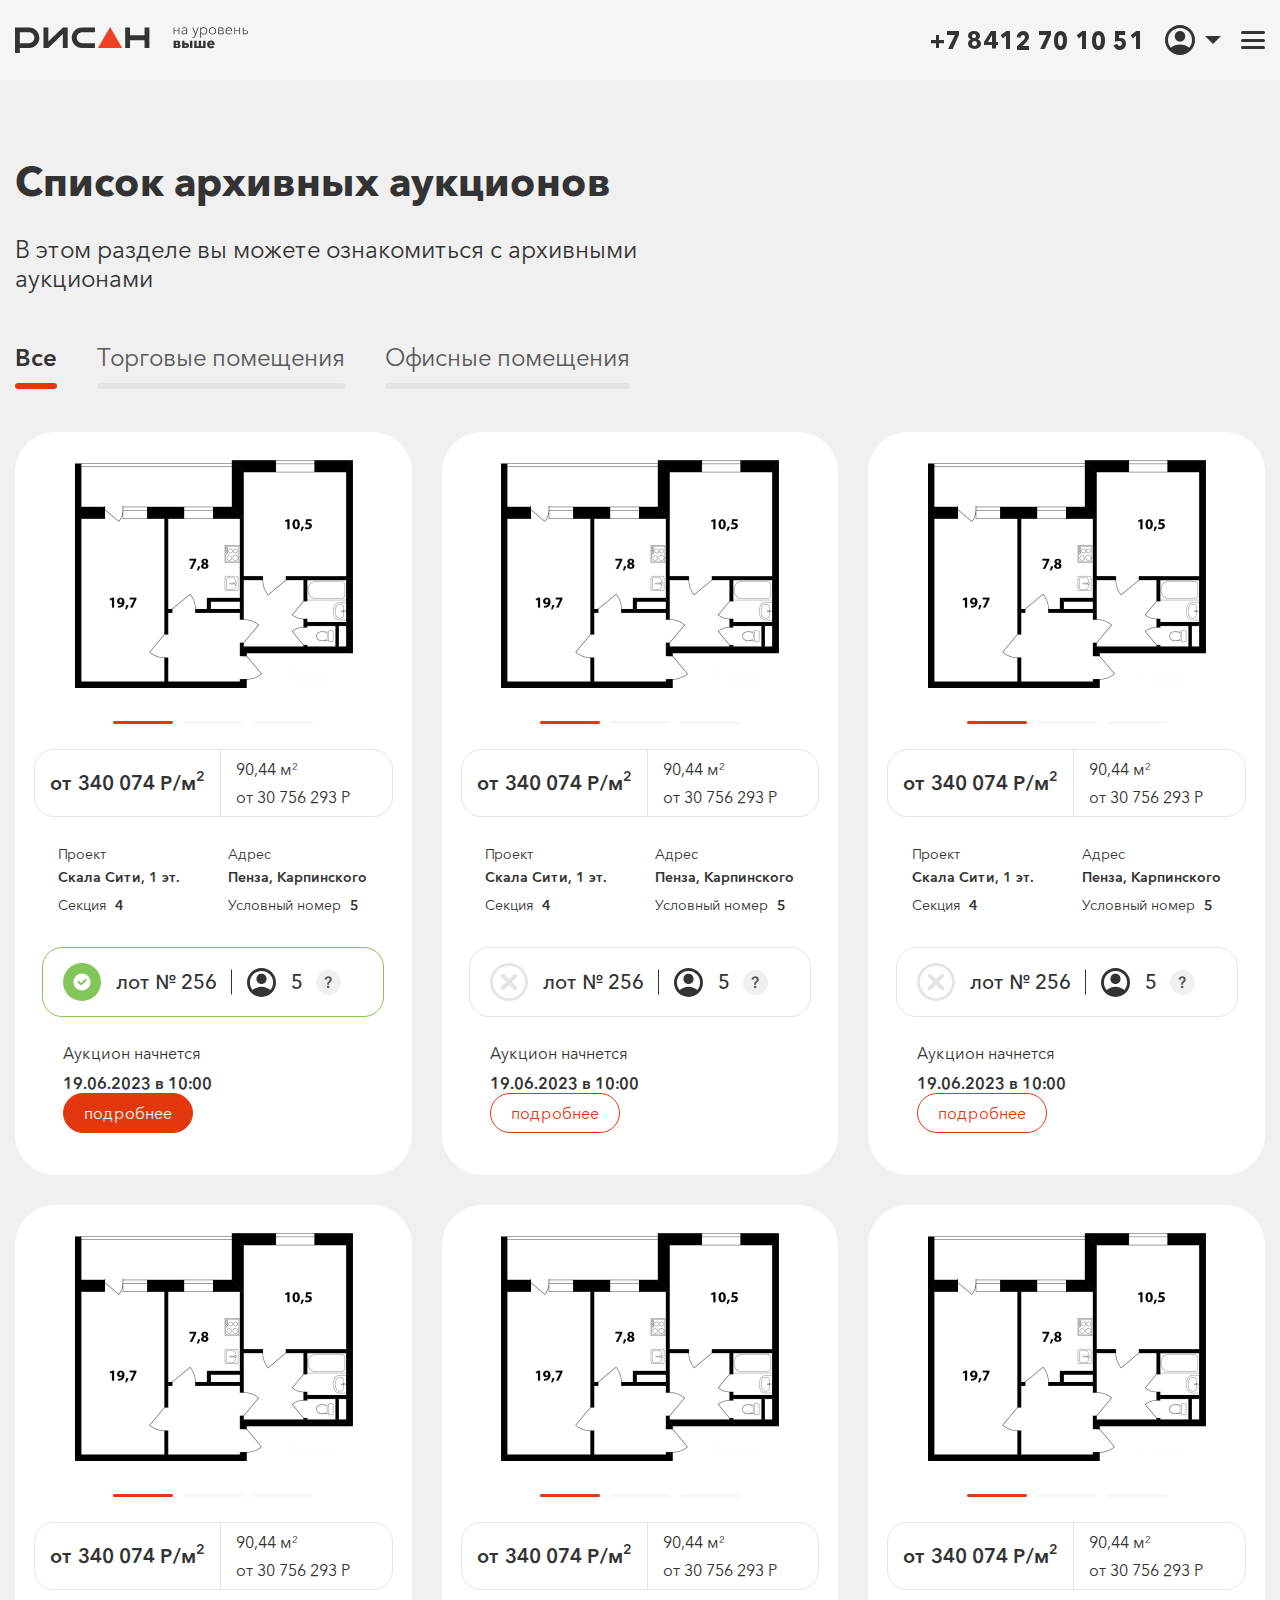
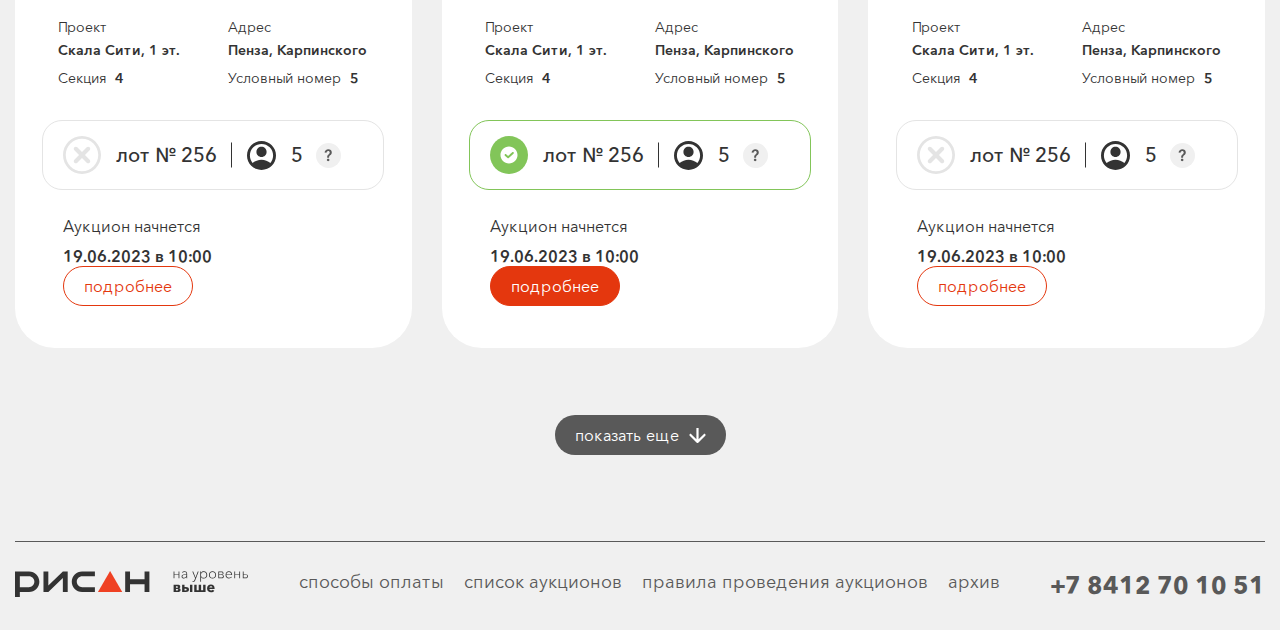
==== archive.html @ 4fdb3f31 "first commit" ====
<!DOCTYPE html>
<html lang="ru">

<head>
	<meta charset="UTF-8">
	<meta http-equiv="X-UA-Compatible" content="IE=edge">
	<meta name="viewport" content="width=device-width, initial-scale=1.0">
	<title>Рисан аукцион</title>

	<meta property="og:image" content="path/to/image.jpg">
	<link rel="shortcut icon" href="img/favicon/favicon.ico" type="image/x-icon">

	<!-- add plugins css -->
	<link rel="stylesheet" href="css/bootstrap.min.css">
	<link rel="stylesheet" href="css/slick.css">
	<!-- add plugins css end -->

	<link rel="stylesheet" href="css/style.css">
	<link rel="stylesheet" href="css/header.css">
	<link rel="stylesheet" href="css/footer.css">
	<link rel="stylesheet" href="css/main.css">
	<link rel="stylesheet" href="css/media.css">
</head>

<body>

	<header class="header">
		<div class="container">
			<div class="row">
				<div class="col-12 d-flex flex-wrap align-items-center">
					<a href="index.html" class="logo"><img src="img/logo.svg" alt=""></a>

					<nav class="navbar navbar-expand-xxl navbar-menu">
						<div class="collapse collapse-menu navbar-collapse" id="navbarSupportedContent">
							<ul class="nav nav-menu">
								<li class="nav-item"><a href="auctions.html" class="nav-link">все предложения</a></li>
								<li class="nav-item"><a href="my-auctions.html" class="nav-link">мои аукционы</a></li>
								<li class="nav-item"><a href="archive.html" class="nav-link">архив</a></li>
								<li class="nav-item"><a href="payments.html" class="nav-link">способы оплаты</a></li>
							</ul>
							<a href="tel:+7 8412 70 10 51" class="phone animate-box d-block d-sm-none">+7 8412 70 10 51</a>
						</div>
						
					</nav>
					<a href="tel:+7 8412 70 10 51" class="phone animate-box d-none d-sm-block">+7 8412 70 10 51</a>

					<div class="dropdown dropdown-user">
						<button class="btn btn-secondary dropdown-toggle" type="button" data-bs-toggle="dropdown"
							aria-expanded="false">
							<svg class="svg-icon">
								<use xlink:href="img/sprite.svg#user"></use>
							</svg>
						</button>
					<ul class="dropdown-menu dropdown-menu-user">
						<li><a class="dropdown-item animate-box" href="cabinet.html">
								<span class="dropdown-menu-user__icon"><svg class="svg-icon">
										<use xlink:href="img/sprite.svg#user"></use>
									</svg></span>
								<span class="dropdown-menu-user__text">Профиль</span>
							</a></li>
						<li><a class="dropdown-item animate-box" href="my-auctions.html">
								<span class="dropdown-menu-user__icon"><svg class="svg-icon">
										<use xlink:href="img/sprite.svg#auction-icon"></use>
									</svg></span>
								<span class="dropdown-menu-user__text">Мои аукционы</span>
							</a></li>
						<li><a class="dropdown-item animate-box" href="#">
								<span class="dropdown-menu-user__icon"><svg class="svg-icon">
										<use xlink:href="img/sprite.svg#exit-icon"></use>
									</svg></span>
								<span class="dropdown-menu-user__text">Выйти</span>
							</a></li>
					</ul>
					</div>

					<button class="navbar-toggler" type="button" data-bs-toggle="collapse"
						data-bs-target="#navbarSupportedContent" aria-controls="navbarSupportedContent" aria-expanded="false">
						<span></span>
						<span></span>
						<span></span>
					</button>
				</div>
			</div>
		</div>
	</header>

	<section class="all-lots archive-section">
		<div class="container">
			<div class="row">
				<div class="col-12 mb-50">
					<h1>Список архивных аукционов</h1>
					<div class="text-description">
						<p>В этом разделе вы можете ознакомиться с архивными аукционами</p>
					</div>
				</div>

				<div class="col-12">
					<ul class="nav nav-tabs" id="myTab" role="tablist">
						<li class="nav-item" role="presentation">
							<button class="nav-link active" id="1-tab" data-bs-toggle="tab" data-bs-target="#1-tab-pane" type="button"
								role="tab" aria-controls="1-tab-pane" aria-selected="true">Все</button>
						</li>
						<li class="nav-item" role="presentation">
							<button class="nav-link" id="2-tab" data-bs-toggle="tab" data-bs-target="#2-tab-pane" type="button" role="tab"
								aria-controls="2-tab-pane" aria-selected="false">Торговые помещения</button>
						</li>
						<li class="nav-item" role="presentation">
							<button class="nav-link" id="3-tab" data-bs-toggle="tab" data-bs-target="#3-tab-pane" type="button" role="tab"
								aria-controls="3-tab-pane" aria-selected="false">Офисные помещения</button>
						</li>
					</ul>
					<div class="tab-content" id="myTabContent">
						<div class="tab-pane fade show active" id="1-tab-pane" role="tabpanel" aria-labelledby="1-tab" tabindex="0">
							<div class="row">
								<div class="col-12 col-sm-6 col-lg-4 mb-30">
									<div class="product-card active">
										<div class="product-card-slider">
											<div class="slide">
												<a href="#" class="product-card__img"><img src="img/product.png" alt=""></a>
											</div>
											<div class="slide">
												<a href="#" class="product-card__img"><img src="img/product.png" alt=""></a>
											</div>
											<div class="slide">
												<a href="#" class="product-card__img"><img src="img/product.png" alt=""></a>
											</div>
										</div>
				
										<div class="product-card__body">
											<div class="product-card-sizes">
												<div class="product-card-sizes__item">
													<div class="product-price">от 340 074 Р/м<sup>2</sup></div>
												</div>
												<div class="product-card-sizes__item">
													<div class="product-size">
														<p>90,44 м<sup>2</sup></p>
														<p>от 30 756 293 Р</p>
													</div>
												</div>
											</div>
				
											<div class="product-card-information">
												<div class="row">
													<div class="col-6">
														<div class="product-card-information__item">
															<p>Проект</p>
															<strong>Скала Сити, 1 эт.</strong>
															<p>Секция <strong>4</strong></p>
														</div>
													</div>
				
													<div class="col-6">
														<div class="product-card-information__item">
															<p>Адрес</p>
															<strong>Пенза, Карпинского</strong>
															<p>Условный номер <strong>5</strong></p>
														</div>
													</div>
												</div>
											</div>
				
											<div class="lot-information status-on">
												<div class="lot-information-item">
													<div class="lot-information-item__icon">
														<svg class="svg-icon">
															<use xlink:href="img/sprite.svg#checked"></use>
														</svg>
													</div>
													<div class="lot-information-item__text">
														<h3>лот № 256</h3>
													</div>
												</div>
				
												<div class="lot-information-item participants-item">
													<div class="lot-information-item__icon">
														<svg class="svg-icon">
															<use xlink:href="img/sprite.svg#user"></use>
														</svg>
													</div>
													<div class="lot-information-item__text">
														<h3>5</h3>
														<div class="tooltip-wrapper">
															<div class="btn-tooltip"><svg class="svg-icon">
																	<use xlink:href="img/sprite.svg#question-icon"></use>
																</svg></div>
				
															<div class="tooltip-box">
																<h4>Вы участвуете в аукционе</h4>
																<div class="participants">
																	<svg class="svg-icon">
																		<use xlink:href="img/sprite.svg#user"></use>
																	</svg>
																	<div class="box-text">
																		<p>5 участников</p>
																	</div>
																</div>
															</div>
														</div>
													</div>
												</div>
											</div>
										</div>
				
										<div class="product-card__footer">
											<div class="auction-start">
												<p>Аукцион начнется<strong>19.06.2023 в 10:00</strong></p>
											</div>
											<a href="#" class="btn btn-border-accent">подробнее</a>
										</div>
									</div>
								</div>
								<div class="col-12 col-sm-6 col-lg-4 mb-30">
									<div class="product-card">
										<div class="product-card-slider">
											<div class="slide">
												<a href="#" class="product-card__img"><img src="img/product.png" alt=""></a>
											</div>
											<div class="slide">
												<a href="#" class="product-card__img"><img src="img/product.png" alt=""></a>
											</div>
											<div class="slide">
												<a href="#" class="product-card__img"><img src="img/product.png" alt=""></a>
											</div>
										</div>
				
										<div class="product-card__body">
											<div class="product-card-sizes">
												<div class="product-card-sizes__item">
													<div class="product-price">от 340 074 Р/м<sup>2</sup></div>
												</div>
												<div class="product-card-sizes__item">
													<div class="product-size">
														<p>90,44 м<sup>2</sup></p>
														<p>от 30 756 293 Р</p>
													</div>
												</div>
											</div>
											<div class="product-card-information">
												<div class="row">
													<div class="col-6">
														<div class="product-card-information__item">
															<p>Проект</p>
															<strong>Скала Сити, 1 эт.</strong>
															<p>Секция <strong>4</strong></p>
														</div>
													</div>
				
													<div class="col-6">
														<div class="product-card-information__item">
															<p>Адрес</p>
															<strong>Пенза, Карпинского</strong>
															<p>Условный номер <strong>5</strong></p>
														</div>
													</div>
												</div>
											</div>
				
											<div class="lot-information">
												<div class="lot-information-item">
													<div class="lot-information-item__icon">
														<svg class="svg-icon">
															<use xlink:href="img/sprite.svg#close"></use>
														</svg>
													</div>
													<div class="lot-information-item__text">
														<h3>лот № 256</h3>
													</div>
												</div>
				
												<div class="lot-information-item participants-item">
													<div class="lot-information-item__icon">
														<svg class="svg-icon">
															<use xlink:href="img/sprite.svg#user"></use>
														</svg>
													</div>
													<div class="lot-information-item__text">
														<h3>5</h3>
														<div class="tooltip-wrapper">
															<div class="btn-tooltip"><svg class="svg-icon">
																	<use xlink:href="img/sprite.svg#question-icon"></use>
																</svg></div>
				
															<div class="tooltip-box">
																<h4>Вы не участвуете в аукционе</h4>
																<div class="participants">
																	<svg class="svg-icon">
																		<use xlink:href="img/sprite.svg#user"></use>
																	</svg>
																	<div class="box-text">
																		<p>5 участников</p>
																	</div>
																</div>
															</div>
														</div>
													</div>
												</div>
											</div>
										</div>
				
										<div class="product-card__footer">
											<div class="auction-start">
												<p>Аукцион начнется<strong>19.06.2023 в 10:00</strong></p>
											</div>
											<a href="#" class="btn btn-border-accent">подробнее</a>
										</div>
									</div>
								</div>
								<div class="col-12 col-sm-6 col-lg-4 mb-30">
									<div class="product-card">
										<div class="product-card-slider">
											<div class="slide">
												<a href="#" class="product-card__img"><img src="img/product.png" alt=""></a>
											</div>
											<div class="slide">
												<a href="#" class="product-card__img"><img src="img/product.png" alt=""></a>
											</div>
											<div class="slide">
												<a href="#" class="product-card__img"><img src="img/product.png" alt=""></a>
											</div>
										</div>
				
										<div class="product-card__body">
											<div class="product-card-sizes">
												<div class="product-card-sizes__item">
													<div class="product-price">от 340 074 Р/м<sup>2</sup></div>
												</div>
												<div class="product-card-sizes__item">
													<div class="product-size">
														<p>90,44 м<sup>2</sup></p>
														<p>от 30 756 293 Р</p>
													</div>
												</div>
											</div>
											<div class="product-card-information">
												<div class="row">
													<div class="col-6">
														<div class="product-card-information__item">
															<p>Проект</p>
															<strong>Скала Сити, 1 эт.</strong>
															<p>Секция <strong>4</strong></p>
														</div>
													</div>
				
													<div class="col-6">
														<div class="product-card-information__item">
															<p>Адрес</p>
															<strong>Пенза, Карпинского</strong>
															<p>Условный номер <strong>5</strong></p>
														</div>
													</div>
												</div>
											</div>
				
											<div class="lot-information">
												<div class="lot-information-item">
													<div class="lot-information-item__icon">
														<svg class="svg-icon">
															<use xlink:href="img/sprite.svg#close"></use>
														</svg>
													</div>
													<div class="lot-information-item__text">
														<h3>лот № 256</h3>
													</div>
												</div>
				
												<div class="lot-information-item participants-item">
													<div class="lot-information-item__icon">
														<svg class="svg-icon">
															<use xlink:href="img/sprite.svg#user"></use>
														</svg>
													</div>
													<div class="lot-information-item__text">
														<h3>5</h3>
														<div class="tooltip-wrapper">
															<div class="btn-tooltip"><svg class="svg-icon">
																	<use xlink:href="img/sprite.svg#question-icon"></use>
																</svg></div>
				
															<div class="tooltip-box">
																<h4>Вы не участвуете в аукционе</h4>
																<div class="participants">
																	<svg class="svg-icon">
																		<use xlink:href="img/sprite.svg#user"></use>
																	</svg>
																	<div class="box-text">
																		<p>5 участников</p>
																	</div>
																</div>
															</div>
														</div>
													</div>
												</div>
											</div>
										</div>
				
										<div class="product-card__footer">
											<div class="auction-start">
												<p>Аукцион начнется<strong>19.06.2023 в 10:00</strong></p>
											</div>
											<a href="#" class="btn btn-border-accent">подробнее</a>
										</div>
									</div>
								</div>
								<div class="col-12 col-sm-6 col-lg-4 mb-30">
									<div class="product-card">
										<div class="product-card-slider">
											<div class="slide">
												<a href="#" class="product-card__img"><img src="img/product.png" alt=""></a>
											</div>
											<div class="slide">
												<a href="#" class="product-card__img"><img src="img/product.png" alt=""></a>
											</div>
											<div class="slide">
												<a href="#" class="product-card__img"><img src="img/product.png" alt=""></a>
											</div>
										</div>
				
										<div class="product-card__body">
											<div class="product-card-sizes">
												<div class="product-card-sizes__item">
													<div class="product-price">от 340 074 Р/м<sup>2</sup></div>
												</div>
												<div class="product-card-sizes__item">
													<div class="product-size">
														<p>90,44 м<sup>2</sup></p>
														<p>от 30 756 293 Р</p>
													</div>
												</div>
											</div>
											<div class="product-card-information">
												<div class="row">
													<div class="col-6">
														<div class="product-card-information__item">
															<p>Проект</p>
															<strong>Скала Сити, 1 эт.</strong>
															<p>Секция <strong>4</strong></p>
														</div>
													</div>
				
													<div class="col-6">
														<div class="product-card-information__item">
															<p>Адрес</p>
															<strong>Пенза, Карпинского</strong>
															<p>Условный номер <strong>5</strong></p>
														</div>
													</div>
												</div>
											</div>
				
											<div class="lot-information">
												<div class="lot-information-item">
													<div class="lot-information-item__icon">
														<svg class="svg-icon">
															<use xlink:href="img/sprite.svg#close"></use>
														</svg>
													</div>
													<div class="lot-information-item__text">
														<h3>лот № 256</h3>
													</div>
												</div>
				
												<div class="lot-information-item participants-item">
													<div class="lot-information-item__icon">
														<svg class="svg-icon">
															<use xlink:href="img/sprite.svg#user"></use>
														</svg>
													</div>
													<div class="lot-information-item__text">
														<h3>5</h3>
														<div class="tooltip-wrapper">
															<div class="btn-tooltip"><svg class="svg-icon">
																	<use xlink:href="img/sprite.svg#question-icon"></use>
																</svg></div>
				
															<div class="tooltip-box">
																<h4>Вы не участвуете в аукционе</h4>
																<div class="participants">
																	<svg class="svg-icon">
																		<use xlink:href="img/sprite.svg#user"></use>
																	</svg>
																	<div class="box-text">
																		<p>5 участников</p>
																	</div>
																</div>
															</div>
														</div>
													</div>
												</div>
											</div>
										</div>
				
										<div class="product-card__footer">
											<div class="auction-start">
												<p>Аукцион начнется<strong>19.06.2023 в 10:00</strong></p>
											</div>
											<a href="#" class="btn btn-border-accent">подробнее</a>
										</div>
									</div>
								</div>
								<div class="col-12 col-sm-6 col-lg-4 mb-30">
									<div class="product-card active">
										<div class="product-card-slider">
											<div class="slide">
												<a href="#" class="product-card__img"><img src="img/product.png" alt=""></a>
											</div>
											<div class="slide">
												<a href="#" class="product-card__img"><img src="img/product.png" alt=""></a>
											</div>
											<div class="slide">
												<a href="#" class="product-card__img"><img src="img/product.png" alt=""></a>
											</div>
										</div>
				
										<div class="product-card__body">
											<div class="product-card-sizes">
												<div class="product-card-sizes__item">
													<div class="product-price">от 340 074 Р/м<sup>2</sup></div>
												</div>
												<div class="product-card-sizes__item">
													<div class="product-size">
														<p>90,44 м<sup>2</sup></p>
														<p>от 30 756 293 Р</p>
													</div>
												</div>
											</div>
											<div class="product-card-information">
												<div class="row">
													<div class="col-6">
														<div class="product-card-information__item">
															<p>Проект</p>
															<strong>Скала Сити, 1 эт.</strong>
															<p>Секция <strong>4</strong></p>
														</div>
													</div>
				
													<div class="col-6">
														<div class="product-card-information__item">
															<p>Адрес</p>
															<strong>Пенза, Карпинского</strong>
															<p>Условный номер <strong>5</strong></p>
														</div>
													</div>
												</div>
											</div>
				
											<div class="lot-information status-on">
												<div class="lot-information-item">
													<div class="lot-information-item__icon">
														<svg class="svg-icon">
															<use xlink:href="img/sprite.svg#checked"></use>
														</svg>
													</div>
													<div class="lot-information-item__text">
														<h3>лот № 256</h3>
													</div>
												</div>
				
												<div class="lot-information-item participants-item">
													<div class="lot-information-item__icon">
														<svg class="svg-icon">
															<use xlink:href="img/sprite.svg#user"></use>
														</svg>
													</div>
													<div class="lot-information-item__text">
														<h3>5</h3>
														<div class="tooltip-wrapper">
															<div class="btn-tooltip"><svg class="svg-icon">
																	<use xlink:href="img/sprite.svg#question-icon"></use>
																</svg></div>
				
															<div class="tooltip-box">
																<h4>Вы не участвуете в аукционе</h4>
																<div class="participants">
																	<svg class="svg-icon">
																		<use xlink:href="img/sprite.svg#user"></use>
																	</svg>
																	<div class="box-text">
																		<p>5 участников</p>
																	</div>
																</div>
															</div>
														</div>
													</div>
												</div>
											</div>
										</div>
				
										<div class="product-card__footer">
											<div class="auction-start">
												<p>Аукцион начнется<strong>19.06.2023 в 10:00</strong></p>
											</div>
											<a href="#" class="btn btn-border-accent">подробнее</a>
										</div>
									</div>
								</div>
								<div class="col-12 col-sm-6 col-lg-4 mb-30">
									<div class="product-card">
										<div class="product-card-slider">
											<div class="slide">
												<a href="#" class="product-card__img"><img src="img/product.png" alt=""></a>
											</div>
											<div class="slide">
												<a href="#" class="product-card__img"><img src="img/product.png" alt=""></a>
											</div>
											<div class="slide">
												<a href="#" class="product-card__img"><img src="img/product.png" alt=""></a>
											</div>
										</div>
				
										<div class="product-card__body">
											<div class="product-card-sizes">
												<div class="product-card-sizes__item">
													<div class="product-price">от 340 074 Р/м<sup>2</sup></div>
												</div>
												<div class="product-card-sizes__item">
													<div class="product-size">
														<p>90,44 м<sup>2</sup></p>
														<p>от 30 756 293 Р</p>
													</div>
												</div>
											</div>
											<div class="product-card-information">
												<div class="row">
													<div class="col-6">
														<div class="product-card-information__item">
															<p>Проект</p>
															<strong>Скала Сити, 1 эт.</strong>
															<p>Секция <strong>4</strong></p>
														</div>
													</div>
				
													<div class="col-6">
														<div class="product-card-information__item">
															<p>Адрес</p>
															<strong>Пенза, Карпинского</strong>
															<p>Условный номер <strong>5</strong></p>
														</div>
													</div>
												</div>
											</div>
				
											<div class="lot-information">
												<div class="lot-information-item">
													<div class="lot-information-item__icon">
														<svg class="svg-icon">
															<use xlink:href="img/sprite.svg#close"></use>
														</svg>
													</div>
													<div class="lot-information-item__text">
														<h3>лот № 256</h3>
													</div>
												</div>
				
												<div class="lot-information-item participants-item">
													<div class="lot-information-item__icon">
														<svg class="svg-icon">
															<use xlink:href="img/sprite.svg#user"></use>
														</svg>
													</div>
													<div class="lot-information-item__text">
														<h3>5</h3>
														<div class="tooltip-wrapper">
															<div class="btn-tooltip"><svg class="svg-icon">
																	<use xlink:href="img/sprite.svg#question-icon"></use>
																</svg></div>
				
															<div class="tooltip-box">
																<h4>Вы не участвуете в аукционе</h4>
																<div class="participants">
																	<svg class="svg-icon">
																		<use xlink:href="img/sprite.svg#user"></use>
																	</svg>
																	<div class="box-text">
																		<p>5 участников</p>
																	</div>
																</div>
															</div>
														</div>
													</div>
												</div>
											</div>
										</div>
				
										<div class="product-card__footer">
											<div class="auction-start">
												<p>Аукцион начнется<strong>19.06.2023 в 10:00</strong></p>
											</div>
											<a href="#" class="btn btn-border-accent">подробнее</a>
										</div>
									</div>
								</div>
				
								<div class="col-12">
									<a href="#" class="btn btn-grey btn-toggle">
										<span>показать еще</span>
										<svg class="svg-icon">
											<use xlink:href="img/sprite.svg#arrow-bottom"></use>
										</svg>
									</a>
								</div>
							</div>
						</div>
						<div class="tab-pane fade" id="2-tab-pane" role="tabpanel" aria-labelledby="2-tab" tabindex="0">
							<div class="row">
								<div class="col-12 col-sm-6 col-lg-4 mb-30">
									<div class="product-card">
										<div class="product-card-slider">
											<div class="slide">
												<a href="#" class="product-card__img"><img src="img/product.png" alt=""></a>
											</div>
											<div class="slide">
												<a href="#" class="product-card__img"><img src="img/product.png" alt=""></a>
											</div>
											<div class="slide">
												<a href="#" class="product-card__img"><img src="img/product.png" alt=""></a>
											</div>
										</div>
				
										<div class="product-card__body">
											<div class="product-card-sizes">
												<div class="product-card-sizes__item">
													<div class="product-price">от 340 074 Р/м<sup>2</sup></div>
												</div>
												<div class="product-card-sizes__item">
													<div class="product-size">
														<p>90,44 м<sup>2</sup></p>
														<p>от 30 756 293 Р</p>
													</div>
												</div>
											</div>
											<div class="product-card-information">
												<div class="row">
													<div class="col-6">
														<div class="product-card-information__item">
															<p>Проект</p>
															<strong>Скала Сити, 1 эт.</strong>
															<p>Секция <strong>4</strong></p>
														</div>
													</div>
				
													<div class="col-6">
														<div class="product-card-information__item">
															<p>Адрес</p>
															<strong>Пенза, Карпинского</strong>
															<p>Условный номер <strong>5</strong></p>
														</div>
													</div>
												</div>
											</div>
				
											<div class="lot-information">
												<div class="lot-information-item">
													<div class="lot-information-item__icon">
														<svg class="svg-icon">
															<use xlink:href="img/sprite.svg#close"></use>
														</svg>
													</div>
													<div class="lot-information-item__text">
														<h3>лот № 256</h3>
													</div>
												</div>
				
												<div class="lot-information-item participants-item">
													<div class="lot-information-item__icon">
														<svg class="svg-icon">
															<use xlink:href="img/sprite.svg#user"></use>
														</svg>
													</div>
													<div class="lot-information-item__text">
														<h3>5</h3>
														<div class="tooltip-wrapper">
															<div class="btn-tooltip"><svg class="svg-icon">
																	<use xlink:href="img/sprite.svg#question-icon"></use>
																</svg></div>
				
															<div class="tooltip-box">
																<h4>Вы не участвуете в аукционе</h4>
																<div class="participants">
																	<svg class="svg-icon">
																		<use xlink:href="img/sprite.svg#user"></use>
																	</svg>
																	<div class="box-text">
																		<p>5 участников</p>
																	</div>
																</div>
															</div>
														</div>
													</div>
												</div>
											</div>
										</div>
				
										<div class="product-card__footer">
											<div class="auction-start">
												<p>Аукцион начнется<strong>19.06.2023 в 10:00</strong></p>
											</div>
											<a href="#" class="btn btn-border-accent">подробнее</a>
										</div>
									</div>
								</div>
								<div class="col-12 col-sm-6 col-lg-4 mb-30">
									<div class="product-card">
										<div class="product-card-slider">
											<div class="slide">
												<a href="#" class="product-card__img"><img src="img/product.png" alt=""></a>
											</div>
											<div class="slide">
												<a href="#" class="product-card__img"><img src="img/product.png" alt=""></a>
											</div>
											<div class="slide">
												<a href="#" class="product-card__img"><img src="img/product.png" alt=""></a>
											</div>
										</div>
				
										<div class="product-card__body">
											<div class="product-card-sizes">
												<div class="product-card-sizes__item">
													<div class="product-price">от 340 074 Р/м<sup>2</sup></div>
												</div>
												<div class="product-card-sizes__item">
													<div class="product-size">
														<p>90,44 м<sup>2</sup></p>
														<p>от 30 756 293 Р</p>
													</div>
												</div>
											</div>
											<div class="product-card-information">
												<div class="row">
													<div class="col-6">
														<div class="product-card-information__item">
															<p>Проект</p>
															<strong>Скала Сити, 1 эт.</strong>
															<p>Секция <strong>4</strong></p>
														</div>
													</div>
				
													<div class="col-6">
														<div class="product-card-information__item">
															<p>Адрес</p>
															<strong>Пенза, Карпинского</strong>
															<p>Условный номер <strong>5</strong></p>
														</div>
													</div>
												</div>
											</div>
				
											<div class="lot-information">
												<div class="lot-information-item">
													<div class="lot-information-item__icon">
														<svg class="svg-icon">
															<use xlink:href="img/sprite.svg#close"></use>
														</svg>
													</div>
													<div class="lot-information-item__text">
														<h3>лот № 256</h3>
													</div>
												</div>
				
												<div class="lot-information-item participants-item">
													<div class="lot-information-item__icon">
														<svg class="svg-icon">
															<use xlink:href="img/sprite.svg#user"></use>
														</svg>
													</div>
													<div class="lot-information-item__text">
														<h3>3</h3>
														<div class="tooltip-wrapper">
															<div class="btn-tooltip"><svg class="svg-icon">
																	<use xlink:href="img/sprite.svg#question-icon"></use>
																</svg></div>
				
															<div class="tooltip-box">
																<h4>Вы не участвуете в аукционе</h4>
																<div class="participants">
																	<svg class="svg-icon">
																		<use xlink:href="img/sprite.svg#user"></use>
																	</svg>
																	<div class="box-text">
																		<p>5 участников</p>
																	</div>
																</div>
															</div>
														</div>
													</div>
												</div>
											</div>
										</div>
				
										<div class="product-card__footer">
											<div class="auction-start">
												<p>Аукцион начнется<strong>19.06.2023 в 10:00</strong></p>
											</div>
											<a href="#" class="btn btn-border-accent">подробнее</a>
										</div>
									</div>
								</div>
								<div class="col-12 col-sm-6 col-lg-4 mb-30">
									<div class="product-card">
										<div class="product-card-slider">
											<div class="slide">
												<a href="#" class="product-card__img"><img src="img/product.png" alt=""></a>
											</div>
											<div class="slide">
												<a href="#" class="product-card__img"><img src="img/product.png" alt=""></a>
											</div>
											<div class="slide">
												<a href="#" class="product-card__img"><img src="img/product.png" alt=""></a>
											</div>
										</div>
				
										<div class="product-card__body">
											<div class="product-card-sizes">
												<div class="product-card-sizes__item">
													<div class="product-price">от 340 074 Р/м<sup>2</sup></div>
												</div>
												<div class="product-card-sizes__item">
													<div class="product-size">
														<p>90,44 м<sup>2</sup></p>
														<p>от 30 756 293 Р</p>
													</div>
												</div>
											</div>
											<div class="product-card-information">
												<div class="row">
													<div class="col-6">
														<div class="product-card-information__item">
															<p>Проект</p>
															<strong>Скала Сити, 1 эт.</strong>
															<p>Секция <strong>4</strong></p>
														</div>
													</div>
				
													<div class="col-6">
														<div class="product-card-information__item">
															<p>Адрес</p>
															<strong>Пенза, Карпинского</strong>
															<p>Условный номер <strong>5</strong></p>
														</div>
													</div>
												</div>
											</div>
				
											<div class="lot-information">
												<div class="lot-information-item">
													<div class="lot-information-item__icon">
														<svg class="svg-icon">
															<use xlink:href="img/sprite.svg#close"></use>
														</svg>
													</div>
													<div class="lot-information-item__text">
														<h3>лот № 256</h3>
													</div>
												</div>
				
												<div class="lot-information-item participants-item">
													<div class="lot-information-item__icon">
														<svg class="svg-icon">
															<use xlink:href="img/sprite.svg#user"></use>
														</svg>
													</div>
													<div class="lot-information-item__text">
														<h3>5</h3>
														<div class="tooltip-wrapper">
															<div class="btn-tooltip"><svg class="svg-icon">
																	<use xlink:href="img/sprite.svg#question-icon"></use>
																</svg></div>
				
															<div class="tooltip-box">
																<h4>Вы не участвуете в аукционе</h4>
																<div class="participants">
																	<svg class="svg-icon">
																		<use xlink:href="img/sprite.svg#user"></use>
																	</svg>
																	<div class="box-text">
																		<p>5 участников</p>
																	</div>
																</div>
															</div>
														</div>
													</div>
												</div>
											</div>
										</div>
				
										<div class="product-card__footer">
											<div class="auction-start">
												<p>Аукцион начнется<strong>19.06.2023 в 10:00</strong></p>
											</div>
											<a href="#" class="btn btn-border-accent">подробнее</a>
										</div>
									</div>
								</div>
				
								<div class="col-12">
									<a href="#" class="btn btn-grey btn-toggle">
										<span>показать еще</span>
										<svg class="svg-icon">
											<use xlink:href="img/sprite.svg#arrow-bottom"></use>
										</svg>
									</a>
								</div>
							</div>
						</div>
						<div class="tab-pane fade" id="3-tab-pane" role="tabpanel" aria-labelledby="3-tab" tabindex="0">
							<div class="row">
								<div class="col-12 col-sm-6 col-lg-4 mb-30">
									<div class="product-card">
										<div class="product-card-slider">
											<div class="slide">
												<a href="#" class="product-card__img"><img src="img/product.png" alt=""></a>
											</div>
											<div class="slide">
												<a href="#" class="product-card__img"><img src="img/product.png" alt=""></a>
											</div>
											<div class="slide">
												<a href="#" class="product-card__img"><img src="img/product.png" alt=""></a>
											</div>
										</div>
				
										<div class="product-card__body">
											<div class="product-card-sizes">
												<div class="product-card-sizes__item">
													<div class="product-price">от 340 074 Р/м<sup>2</sup></div>
												</div>
												<div class="product-card-sizes__item">
													<div class="product-size">
														<p>90,44 м<sup>2</sup></p>
														<p>от 30 756 293 Р</p>
													</div>
												</div>
											</div>
											<div class="product-card-information">
												<div class="row">
													<div class="col-6">
														<div class="product-card-information__item">
															<p>Проект</p>
															<strong>Скала Сити, 1 эт.</strong>
															<p>Секция <strong>4</strong></p>
														</div>
													</div>
				
													<div class="col-6">
														<div class="product-card-information__item">
															<p>Адрес</p>
															<strong>Пенза, Карпинского</strong>
															<p>Условный номер <strong>5</strong></p>
														</div>
													</div>
												</div>
											</div>
				
											<div class="lot-information">
												<div class="lot-information-item">
													<div class="lot-information-item__icon">
														<svg class="svg-icon">
															<use xlink:href="img/sprite.svg#close"></use>
														</svg>
													</div>
													<div class="lot-information-item__text">
														<h3>лот № 256</h3>
													</div>
												</div>
				
												<div class="lot-information-item participants-item">
													<div class="lot-information-item__icon">
														<svg class="svg-icon">
															<use xlink:href="img/sprite.svg#user"></use>
														</svg>
													</div>
													<div class="lot-information-item__text">
														<h3>5</h3>
														<div class="tooltip-wrapper">
															<div class="btn-tooltip"><svg class="svg-icon">
																	<use xlink:href="img/sprite.svg#question-icon"></use>
																</svg></div>
				
															<div class="tooltip-box">
																<h4>Вы не участвуете в аукционе</h4>
																<div class="participants">
																	<svg class="svg-icon">
																		<use xlink:href="img/sprite.svg#user"></use>
																	</svg>
																	<div class="box-text">
																		<p>5 участников</p>
																	</div>
																</div>
															</div>
														</div>
													</div>
												</div>
											</div>
										</div>
				
										<div class="product-card__footer">
											<div class="auction-start">
												<p>Аукцион начнется<strong>19.06.2023 в 10:00</strong></p>
											</div>
											<a href="#" class="btn btn-border-accent">подробнее</a>
										</div>
									</div>
								</div>
								<div class="col-12 col-sm-6 col-lg-4 mb-30">
									<div class="product-card">
										<div class="product-card-slider">
											<div class="slide">
												<a href="#" class="product-card__img"><img src="img/product.png" alt=""></a>
											</div>
											<div class="slide">
												<a href="#" class="product-card__img"><img src="img/product.png" alt=""></a>
											</div>
											<div class="slide">
												<a href="#" class="product-card__img"><img src="img/product.png" alt=""></a>
											</div>
										</div>
				
										<div class="product-card__body">
											<div class="product-card-sizes">
												<div class="product-card-sizes__item">
													<div class="product-price">от 340 074 Р/м<sup>2</sup></div>
												</div>
												<div class="product-card-sizes__item">
													<div class="product-size">
														<p>90,44 м<sup>2</sup></p>
														<p>от 30 756 293 Р</p>
													</div>
												</div>
											</div>
											<div class="product-card-information">
												<div class="row">
													<div class="col-6">
														<div class="product-card-information__item">
															<p>Проект</p>
															<strong>Скала Сити, 1 эт.</strong>
															<p>Секция <strong>4</strong></p>
														</div>
													</div>
				
													<div class="col-6">
														<div class="product-card-information__item">
															<p>Адрес</p>
															<strong>Пенза, Карпинского</strong>
															<p>Условный номер <strong>5</strong></p>
														</div>
													</div>
												</div>
											</div>
				
											<div class="lot-information">
												<div class="lot-information-item">
													<div class="lot-information-item__icon">
														<svg class="svg-icon">
															<use xlink:href="img/sprite.svg#close"></use>
														</svg>
													</div>
													<div class="lot-information-item__text">
														<h3>лот № 256</h3>
													</div>
												</div>
				
												<div class="lot-information-item participants-item">
													<div class="lot-information-item__icon">
														<svg class="svg-icon">
															<use xlink:href="img/sprite.svg#user"></use>
														</svg>
													</div>
													<div class="lot-information-item__text">
														<h3>3</h3>
														<div class="tooltip-wrapper">
															<div class="btn-tooltip"><svg class="svg-icon">
																	<use xlink:href="img/sprite.svg#question-icon"></use>
																</svg></div>
				
															<div class="tooltip-box">
																<h4>Вы не участвуете в аукционе</h4>
																<div class="participants">
																	<svg class="svg-icon">
																		<use xlink:href="img/sprite.svg#user"></use>
																	</svg>
																	<div class="box-text">
																		<p>5 участников</p>
																	</div>
																</div>
															</div>
														</div>
													</div>
												</div>
											</div>
										</div>
				
										<div class="product-card__footer">
											<div class="auction-start">
												<p>Аукцион начнется<strong>19.06.2023 в 10:00</strong></p>
											</div>
											<a href="#" class="btn btn-border-accent">подробнее</a>
										</div>
									</div>
								</div>
								<div class="col-12 col-sm-6 col-lg-4 mb-30">
									<div class="product-card">
										<div class="product-card-slider">
											<div class="slide">
												<a href="#" class="product-card__img"><img src="img/product.png" alt=""></a>
											</div>
											<div class="slide">
												<a href="#" class="product-card__img"><img src="img/product.png" alt=""></a>
											</div>
											<div class="slide">
												<a href="#" class="product-card__img"><img src="img/product.png" alt=""></a>
											</div>
										</div>
				
										<div class="product-card__body">
											<div class="product-card-sizes">
												<div class="product-card-sizes__item">
													<div class="product-price">от 340 074 Р/м<sup>2</sup></div>
												</div>
												<div class="product-card-sizes__item">
													<div class="product-size">
														<p>90,44 м<sup>2</sup></p>
														<p>от 30 756 293 Р</p>
													</div>
												</div>
											</div>
											<div class="product-card-information">
												<div class="row">
													<div class="col-6">
														<div class="product-card-information__item">
															<p>Проект</p>
															<strong>Скала Сити, 1 эт.</strong>
															<p>Секция <strong>4</strong></p>
														</div>
													</div>
				
													<div class="col-6">
														<div class="product-card-information__item">
															<p>Адрес</p>
															<strong>Пенза, Карпинского</strong>
															<p>Условный номер <strong>5</strong></p>
														</div>
													</div>
												</div>
											</div>
				
											<div class="lot-information">
												<div class="lot-information-item">
													<div class="lot-information-item__icon">
														<svg class="svg-icon">
															<use xlink:href="img/sprite.svg#close"></use>
														</svg>
													</div>
													<div class="lot-information-item__text">
														<h3>лот № 256</h3>
													</div>
												</div>
				
												<div class="lot-information-item participants-item">
													<div class="lot-information-item__icon">
														<svg class="svg-icon">
															<use xlink:href="img/sprite.svg#user"></use>
														</svg>
													</div>
													<div class="lot-information-item__text">
														<h3>5</h3>
														<div class="tooltip-wrapper">
															<div class="btn-tooltip"><svg class="svg-icon">
																	<use xlink:href="img/sprite.svg#question-icon"></use>
																</svg></div>
				
															<div class="tooltip-box">
																<h4>Вы не участвуете в аукционе</h4>
																<div class="participants">
																	<svg class="svg-icon">
																		<use xlink:href="img/sprite.svg#user"></use>
																	</svg>
																	<div class="box-text">
																		<p>5 участников</p>
																	</div>
																</div>
															</div>
														</div>
													</div>
												</div>
											</div>
										</div>
				
										<div class="product-card__footer">
											<div class="auction-start">
												<p>Аукцион начнется<strong>19.06.2023 в 10:00</strong></p>
											</div>
											<a href="#" class="btn btn-border-accent">подробнее</a>
										</div>
									</div>
								</div>
				
								<div class="col-12">
									<a href="#" class="btn btn-grey btn-toggle">
										<span>показать еще</span>
										<svg class="svg-icon">
											<use xlink:href="img/sprite.svg#arrow-bottom"></use>
										</svg>
									</a>
								</div>
							</div>
						</div>
				
					</div>
				</div>
			</div>
		</div>
	</section>

<footer class="footer">
	<div class="container">
		<div class="row">
			<div class="col-12 d-flex flex-wrap">
				<a href="index.html" class="logo"><img src="img/logo.svg" alt=""></a>
				<ul class="nav nav-menu">
					<li class="nav-item"><a href="payments.html" class="nav-link">способы оплаты</a></li>
					<li class="nav-item"><a href="auctions.html" class="nav-link">список аукционов</a></li>
					<li class="nav-item"><a href="rules.html" class="nav-link">правила проведения аукционов</a></li>
					<li class="nav-item"><a href="archive.html" class="nav-link">архив</a></li>
				</ul>
				<a href="tel:+7 8412 70 10 51" class="phone animate-box">+7 8412 70 10 51</a>
			</div>
		</div>
	</div>
</footer>


	<!-- add plugins js-->
	<script src="js/jquery.min.js"></script>
	<script src="js/bootstrap.bundle.min.js"></script>
	<script src="js/slick.min.js"></script>
	<script src="js/jquery.maskedinput.min.js"></script>
	<!-- add plugins js end-->

	<script src="js/common.js"></script>

</body>

</html>
---- css/style.css ----
@font-face {
  font-family: "AvenirNextCyr";
  font-weight: 750;
  font-style: normal;
  src: url("../fonts/AvenirNextCyr/AvenirNextCyr-Bold.eot");
  src: url("../fonts/AvenirNextCyr/AvenirNextCyr-Bold.eot?#iefix") format("embedded-opentype"), url("../fonts/AvenirNextCyr/AvenirNextCyr-Bold.woff") format("woff"), url("../fonts/AvenirNextCyr/AvenirNextCyr-Bold.ttf") format("truetype");
}
@font-face {
  font-family: "AvenirNextCyr";
  font-weight: 700;
  font-style: normal;
  src: url("../fonts/AvenirNextCyr/AvenirNextCyr-Demi.eot");
  src: url("../fonts/AvenirNextCyr/AvenirNextCyr-Demi.eot?#iefix") format("embedded-opentype"), url("../fonts/AvenirNextCyr/AvenirNextCyr-Demi.woff") format("woff"), url("../fonts/AvenirNextCyr/AvenirNextCyr-Demi.ttf") format("truetype");
}
@font-face {
  font-family: "AvenirNextCyr";
  font-weight: 450;
  font-style: normal;
  src: url("../fonts/AvenirNextCyr/AvenirNextCyr-Medium.eot");
  src: url("../fonts/AvenirNextCyr/AvenirNextCyr-Medium.eot?#iefix") format("embedded-opentype"), url("../fonts/AvenirNextCyr/AvenirNextCyr-Medium.woff") format("woff"), url("../fonts/AvenirNextCyr/AvenirNextCyr-Medium.ttf") format("truetype");
}
@font-face {
  font-family: "AvenirNextCyr";
  font-weight: 400;
  font-style: normal;
  src: url("../fonts/AvenirNextCyr/AvenirNextCyr-Regular.eot");
  src: url("../fonts/AvenirNextCyr/AvenirNextCyr-Regular.eot?#iefix") format("embedded-opentype"), url("../fonts/AvenirNextCyr/AvenirNextCyr-Regular.woff") format("woff"), url("../fonts/AvenirNextCyr/AvenirNextCyr-Regular.ttf") format("truetype");
}
* {
  -webkit-box-sizing: border-box;
  box-sizing: border-box;
  -webkit-font-smoothing: antialiased;
  -moz-osx-font-smoothing: grayscale;
}
*:before, *:after {
  -webkit-box-sizing: border-box;
  box-sizing: border-box;
}

html, body, div, span, applet, object, iframe, h1, h2, h3, h4, h5, h6, p, blockquote, pre, a, abbr, acronym, address, big, cite, code, del, dfn, em, img, ins, kbd, q, s, samp, small, strike, strong, sub, sup, tt, var, b, u, i, center, dl, dt, dd, ol, ul, li, fieldset, form, label, legend, table, caption, tbody, tfoot, thead, tr, th, td, article, aside, canvas, details, embed, figure, figcaption, footer, header, hgroup, menu, nav, output, ruby, section, summary, time, mark, audio, video {
  margin: 0;
  padding: 0;
  border: 0;
  font-size: 100%;
  font: inherit;
  vertical-align: baseline;
}

/* HTML5 display-role reset for older browsers */
article, aside, details, figcaption, figure, footer, header, hgroup, menu, nav, section {
  display: block;
}

blockquote, q {
  quotes: none;
}

blockquote:before, blockquote:after, q:before, q:after {
  content: "";
  content: none;
}

table {
  border-collapse: collapse;
  border-spacing: 0;
}

body {
  font-size: 16px;
  min-width: 320px;
  position: relative;
  line-height: normal;
  font-family: "AvenirNextCyr", sans-serif;
  font-weight: normal;
  background: #F0F0F0;
  color: #333;
}

img {
  display: block;
  max-width: 100%;
  height: auto;
}

.text-center {
  text-align: center;
}

a {
  display: block;
  text-decoration: none;
  -webkit-transition: 0.3s ease;
  transition: 0.3s ease;
  outline: none;
  width: -webkit-fit-content;
  width: -moz-fit-content;
  width: fit-content;
}
a:hover, a:focus {
  text-decoration: none;
}

input, textarea, select {
  outline: none;
  -webkit-box-shadow: none;
          box-shadow: none;
  -webkit-appearance: none;
     -moz-appearance: none;
          appearance: none;
  padding: 5px 20px;
  -webkit-box-sizing: border-box;
          box-sizing: border-box;
  font-family: "AvenirNextCyr", sans-serif;
  border-radius: 30px;
  border: 1px solid #333;
  width: 100%;
  height: 40px;
  background: transparent;
  color: #333;
  font-size: 16px;
}
input::-webkit-input-placeholder, textarea::-webkit-input-placeholder, select::-webkit-input-placeholder {
  color: #333;
}
input::-moz-placeholder, textarea::-moz-placeholder, select::-moz-placeholder {
  color: #333;
}
input:-ms-input-placeholder, textarea:-ms-input-placeholder, select:-ms-input-placeholder {
  color: #333;
}
input::-ms-input-placeholder, textarea::-ms-input-placeholder, select::-ms-input-placeholder {
  color: #333;
}
input::placeholder, textarea::placeholder, select::placeholder {
  color: #333;
}
input:hover, input:focus, textarea:hover, textarea:focus, select:hover, select:focus {
  outline: none;
  -webkit-box-shadow: none;
          box-shadow: none;
}

label {
  display: block;
  width: 100%;
  margin: 0 0 13px;
}
label:last-child {
  margin: 0;
}

textarea {
  resize: none;
  padding: 12px 17px;
  height: 103px;
}

button, .btn {
  outline: none;
  -webkit-transition: 0.3s ease;
  transition: 0.3s ease;
  cursor: pointer;
  -webkit-box-shadow: none;
          box-shadow: none;
  font-family: "AvenirNextCyr", sans-serif;
  padding: 0;
  margin: 0;
  border: none;
  border-radius: 0;
}
button:hover, button:focus, .btn:hover, .btn:focus {
  outline: none;
  -webkit-box-shadow: none;
          box-shadow: none;
}

.btn {
  display: -webkit-box;
  display: -ms-flexbox;
  display: flex;
  -webkit-box-align: center;
      -ms-flex-align: center;
          align-items: center;
  -webkit-box-pack: center;
      -ms-flex-pack: center;
          justify-content: center;
  text-align: center;
  padding: 7px 20px;
  font-size: 16px;
  font-weight: normal;
  height: 40px;
  border-radius: 20px;
  -webkit-transition: 0.5s;
  transition: 0.5s;
  position: relative;
  z-index: 1;
  overflow: hidden;
  text-decoration: none;
}
.btn::before {
  content: "";
  position: absolute;
  left: 0;
  top: 0;
  height: 100%;
  width: 0;
  -webkit-transition: 0.5s;
  transition: 0.5s;
  z-index: -1;
}
.btn svg {
  width: 17px;
  min-width: 17px;
  height: 19px;
  display: -webkit-box;
  display: -ms-flexbox;
  display: flex;
  -webkit-box-align: center;
      -ms-flex-align: center;
          align-items: center;
  -webkit-box-pack: center;
      -ms-flex-pack: center;
          justify-content: center;
  margin: 0 0 0 10px;
  -webkit-transition: 0.3s;
  transition: 0.3s;
}
.btn .svg-icon-edit {
  width: 19px;
  height: 19px;
  min-width: 19px;
}
.btn:hover::before {
  width: 100%;
}

.btn-md {
  height: 65px;
  border-radius: 30px;
  font-size: 20px;
  padding: 10px 40px;
}

.btn-border-accent {
  color: #E4370E;
  border: 1px solid #E4370E;
}
.btn-border-accent::before {
  background: #E4370E;
}
.btn-border-accent:hover {
  color: #fff;
}

.btn-border-grey {
  color: #595959;
  border: 1px solid #595959;
}
.btn-border-grey::before {
  background: #E4370E;
}
.btn-border-grey:hover {
  border-color: #E4370E;
  color: #fff;
}

.btn-border-white {
  color: #fff;
  border: 2px solid #fff;
}
.btn-border-white svg {
  fill: #fff;
  width: 14px;
  height: 14px;
  min-width: 14px;
}
.btn-border-white::before {
  background: #E4370E;
}
.btn-border-white:hover {
  border-color: #E4370E;
  color: #fff;
}

.btn-grey {
  color: #fff;
  fill: #fff;
  background: #595959;
}
.btn-grey::before {
  background: #E4370E;
}
.btn-grey:hover {
  color: #fff;
}

.btn-accent {
  background: #E4370E;
  color: #fff;
}
.btn-accent::before {
  background: #82C559;
}
.btn-accent:hover {
  color: #fff;
}

.btn-toggle, .btn-link {
  margin: 37px auto 0;
}

.svg-icon {
  display: inline-block;
  width: 100%;
  height: 100%;
}

strong, b {
  font-weight: bold;
  display: inline-block;
}

ul, ol {
  padding: 0 0 0 20px;
}

.my-ul {
  list-style: none;
  padding: 0;
}

.list-dots {
  list-style-type: disc;
}

.container {
  max-width: 1350px;
  padding: 0 15px;
}

.row {
  margin: 0 -15px;
}
.row > * {
  padding: 0 15px;
}

h2, h1 {
  width: 100%;
  font-size: 48px;
  font-weight: 750;
}

.h1 {
  font-size: 96px;
  font-weight: 750;
}

.h2 {
  font-size: 64px;
  font-weight: 750;
}

h3 {
  font-size: 24px;
  font-weight: 450;
}

.color-accent {
  color: #E4370E;
}

.text-description {
  font-size: 24px;
}

.mb-30 {
  margin-bottom: 30px;
}

.mb-45 {
  margin-bottom: 45px;
}

.mb-50 {
  margin-bottom: 50px;
}

.mb-60 {
  margin-bottom: 60px;
}

.mb-90 {
  margin-bottom: 90px;
}

.nav-tabs {
  border: none;
  border-radius: 0;
  font-size: 24px;
}
.nav-tabs .nav-item {
  margin: 0 40px 0 0;
}
.nav-tabs .nav-item:last-child {
  margin: 0;
}
.nav-tabs .nav-link {
  padding: 0 0 17px;
  color: #595959;
  background: transparent;
  border: none;
  border-radius: 0;
  position: relative;
}
.nav-tabs .nav-link::before {
  content: "";
  position: absolute;
  left: 0;
  bottom: 0;
  width: 100%;
  height: 6px;
  background: #E4E4E4;
  border-radius: 3px;
  -webkit-transition: 0.5s;
  transition: 0.5s;
}
.nav-tabs .nav-link.active {
  color: #333;
  font-weight: bold;
  background: transparent;
}
.nav-tabs .nav-link.active::before {
  background: #E4370E;
}

.slick-slider {
  width: 100%;
}

.slick-slide {
  outline: none;
}

.slick-dots {
  width: 100%;
  position: relative;
  bottom: 0;
  display: -webkit-box;
  display: -ms-flexbox;
  display: flex;
  -webkit-box-align: center;
      -ms-flex-align: center;
          align-items: center;
  -webkit-box-pack: center;
      -ms-flex-pack: center;
          justify-content: center;
  list-style: none;
  padding: 0;
}
.slick-dots li {
  cursor: pointer;
  height: 3px;
  margin: 0 10px 0 0;
  background: #F7F7F7;
  width: 60px;
  border-radius: 4px;
  -webkit-transition: 0.3s ease;
  transition: 0.3s ease;
}
.slick-dots li:last-child {
  margin: 0;
}
.slick-dots li.slick-active {
  background: #E4370E;
}
.slick-dots li button {
  display: none;
}

.slider-nav {
  display: -webkit-box;
  display: -ms-flexbox;
  display: flex;
  -webkit-box-align: center;
      -ms-flex-align: center;
          align-items: center;
}
.slider-nav .slick-prev {
  margin: 0 30px 0 0;
}

.slick-arrow {
  position: relative;
  bottom: 0;
  top: 0;
  left: 0;
  -webkit-transform: none;
          transform: none;
  opacity: 1;
  z-index: 1;
  padding: 10px;
  border-radius: 60px;
  background: #E4E4E4;
  width: 123px;
  height: 84px;
  fill: #595959;
  display: -webkit-box;
  display: -ms-flexbox;
  display: flex;
  -webkit-box-align: center;
      -ms-flex-align: center;
          align-items: center;
  -webkit-box-pack: center;
      -ms-flex-pack: center;
          justify-content: center;
}
.slick-arrow svg {
  width: 41px;
  height: 24px;
}
.slick-arrow:hover {
  background: #E4370E;
  fill: #fff;
}

.animate-box {
  position: relative;
  z-index: 1;
}
.animate-box::before {
  content: "";
  position: absolute;
  left: 0;
  top: 0;
  background: #E4370E;
  height: 100%;
  width: 0;
  z-index: -1;
  -webkit-transition: 0.5s;
  transition: 0.5s;
}
.animate-box:hover::before {
  width: 100%;
}

.select-my {
  -webkit-appearance: none;
     -moz-appearance: none;
          appearance: none;
  padding: 0 52px 0 20px;
  color: #333;
  font-size: 16px;
  background: url("../img/arrow-select.svg") no-repeat calc(100% - 20px) center;
  background-size: 22px;
  width: -webkit-fit-content;
  width: -moz-fit-content;
  width: fit-content;
  cursor: pointer;
}

.label-checkbox {
  position: relative;
  display: -webkit-box;
  display: -ms-flexbox;
  display: flex;
  -webkit-box-align: start;
      -ms-flex-align: start;
          align-items: flex-start;
  color: rgba(255, 255, 255, 0.5);
  font-size: 14px;
  margin: 15px 0 0;
  line-height: 1.14;
}

.inp-check {
  display: none;
}

.checkbox-custom {
  margin: 0 12px 0 0;
  position: relative;
  border-radius: 6px;
  background-color: #fff;
  width: 16px;
  height: 16px;
  min-width: 16px;
  cursor: pointer;
}

.inp-check:checked ~ .checkbox-custom {
  background: #fff url("../img/check-black.svg") no-repeat center;
  background-size: 8px;
}
---- css/header.css ----
header {
  padding: 40px 0;
  position: relative;
  z-index: 2;
}
header .container {
  max-width: 1920px;
  padding: 0 60px;
}

.header {
  background: rgba(247, 247, 247, 0.7);
  -webkit-backdrop-filter: blur(25px);
          backdrop-filter: blur(25px);
  margin: 0 0 77px;
}
.header .navbar-menu {
  margin: 0 auto;
}
.header .nav-menu .nav-item .nav-link {
  color: #333;
}
.header .phone {
  color: #333;
}
.header .dropdown-user .dropdown-toggle .svg-icon {
  fill: #333;
}
.header .dropdown-user .dropdown-toggle:after {
  border-top-color: #333;
}
.header .navbar-toggler span {
  background: #333;
}

.phone {
  font-weight: 750;
  font-size: 24px;
  color: #fff;
}

.nav-menu {
  display: -webkit-box;
  display: -ms-flexbox;
  display: flex;
  -webkit-box-align: start;
      -ms-flex-align: start;
          align-items: start;
  -ms-flex-wrap: wrap;
      flex-wrap: wrap;
  font-weight: 450;
  font-size: 18px;
  margin: 0 183px 0 auto;
}
.nav-menu .nav-item {
  margin: 0 30px 0 0;
}
.nav-menu .nav-item:last-child {
  margin: 0;
}
.nav-menu .nav-item .nav-link {
  color: #fff;
  position: relative;
}
.nav-menu .nav-item .nav-link::after {
  content: "";
  position: absolute;
  left: 50%;
  -webkit-transform: translate(-50%, 0);
          transform: translate(-50%, 0);
  bottom: -5px;
  width: 0;
  height: 2px;
  border-radius: 2px;
  background: #E4370E;
  -webkit-transition: 0.5s;
  transition: 0.5s;
}
.nav-menu .nav-item .nav-link:hover:after {
  width: 80%;
}

.nav-link {
  padding: 0;
}

.collapse-menu {
  -webkit-box-flex: 0;
      -ms-flex: none;
          flex: none;
  width: 100%;
}
.collapse-menu .nav-menu {
  margin: 0;
}

.navbar-menu {
  margin: 0 183px 0 auto;
  padding: 0;
}
.navbar-menu__close {
  width: 24px;
  height: 24px;
  position: absolute;
  right: 15px;
  top: 15px;
  cursor: pointer;
  display: none;
}
.navbar-menu__close::before, .navbar-menu__close::after {
  content: "";
  position: absolute;
  top: 10px;
  left: 0;
  background: #333;
  border-radius: 2px;
  z-index: 1;
  width: 100%;
  height: 2px;
}
.navbar-menu__close::before {
  -webkit-transform: rotate(45deg);
          transform: rotate(45deg);
}
.navbar-menu__close::after {
  -webkit-transform: rotate(135deg);
          transform: rotate(135deg);
}

.navbar-toggler {
  width: 24px;
  height: 18px;
  min-width: 24px;
  padding: 0;
  border: none;
  margin: 0 0 0 20px;
  -webkit-box-orient: vertical;
  -webkit-box-direction: normal;
      -ms-flex-direction: column;
          flex-direction: column;
  -webkit-box-align: center;
      -ms-flex-align: center;
          align-items: center;
  -webkit-box-pack: justify;
      -ms-flex-pack: justify;
          justify-content: space-between;
  display: none;
  cursor: pointer;
}
.navbar-toggler span {
  display: block;
  width: 100%;
  height: 3px;
  background: #fff;
  border-radius: 2px;
}

.dropdown-toggle {
  padding: 0;
  border-radius: 0;
  width: -webkit-fit-content;
  width: -moz-fit-content;
  width: fit-content;
  background: transparent;
  -webkit-box-flex: 0;
      -ms-flex: none;
          flex: none;
}
.dropdown-toggle:hover, .dropdown-toggle:focus, .dropdown-toggle.show {
  background: transparent;
}
.dropdown-toggle::before {
  display: none;
}

.dropdown-user {
  margin: 0 0 0 70px;
}
.dropdown-user .dropdown-toggle {
  display: -webkit-box;
  display: -ms-flexbox;
  display: flex;
  -webkit-box-align: center;
      -ms-flex-align: center;
          align-items: center;
}
.dropdown-user .dropdown-toggle .svg-icon {
  margin: 0;
  width: 40px;
  height: 40px;
  min-width: 40px;
  display: -webkit-box;
  display: -ms-flexbox;
  display: flex;
  -webkit-box-align: center;
      -ms-flex-align: center;
          align-items: center;
  -webkit-box-pack: center;
      -ms-flex-pack: center;
          justify-content: center;
  fill: #fff;
}
.dropdown-user .dropdown-toggle:after {
  margin: 0 0 0 17px;
  vertical-align: middle;
  border-top: 11px solid #fff;
  border-right: 11px solid transparent;
  border-bottom: 0;
  border-left: 11px solid transparent;
}

.dropdown-menu {
  margin: 10px 0 0;
  border: none;
  border-radius: 30px;
  background: #FFF;
  padding: 10px 0;
  font-size: 20px;
  overflow: hidden;
}

.dropdown-menu-user__icon {
  margin: 0 15px 0 0;
  display: -webkit-box;
  display: -ms-flexbox;
  display: flex;
  -webkit-box-align: center;
      -ms-flex-align: center;
          align-items: center;
  -webkit-box-pack: center;
      -ms-flex-pack: center;
          justify-content: center;
  width: 19px;
  height: 19px;
  min-width: 19px;
  fill: #333;
}

.dropdown-item {
  padding: 10px 30px;
  display: -webkit-box;
  display: -ms-flexbox;
  display: flex;
  -webkit-box-align: center;
      -ms-flex-align: center;
          align-items: center;
  position: relative;
  z-index: 1;
}
.dropdown-item:hover {
  color: #fff;
}
.dropdown-item:hover .dropdown-menu-user__icon {
  fill: #fff;
}
---- css/footer.css ----
footer {
  padding: 37px 0 59px;
  position: relative;
  z-index: 1;
  margin: 40px 0 0;
}
footer::before {
  content: "";
  position: absolute;
  left: 50%;
  top: 0;
  -webkit-transform: translate(-50%, 0);
          transform: translate(-50%, 0);
  height: 1px;
  max-width: 1800px;
  width: calc(100% - 120px);
  background: #FFF;
}
footer .container {
  max-width: 1920px;
  padding: 0 60px;
}
footer .phone {
  color: #fff;
}
footer .phone:hover {
  color: #E4370E;
}
footer .nav-menu {
  margin: 0 auto;
  font-weight: 400;
}
footer .nav-menu .nav-item {
  margin: 0 60px 0 0;
}
footer .nav-menu .nav-item:last-child {
  margin: 0;
}

.footer {
  margin: 75px 0 0;
}
.footer::before {
  background: #595959;
}
.footer .phone {
  color: #595959;
}
.footer .phone:hover {
  color: #fff;
}
.footer .nav-menu .nav-item .nav-link {
  color: #595959;
}
---- css/main.css ----
.home {
  position: relative;
  z-index: 1;
  margin: -149px 0 132px;
  overflow: hidden;
}
.home .container {
  max-width: 1920px;
  padding: 0 60px;
}

.best-deal {
  border-radius: 40px;
  background: #E6E6E6;
  position: relative;
  z-index: 2;
  margin: 150px 0 0;
}
.best-deal .link-next {
  position: absolute;
  z-index: 1;
  top: 49px;
  right: -89px;
  height: 84px;
  border-radius: 60px;
  padding: 10px 42px;
}
.best-deal .link-next svg {
  width: 104px;
  height: 24px;
  fill: #fff;
  margin: 0;
}
.best-deal__body {
  padding: 49px 37px 77px;
}
.best-deal__body .text-description {
  margin: 45px 0 33px;
  font-size: 36px;
}
.best-deal__body .text-description sup {
  font-size: 28px;
}
.best-deal .product-price {
  font-size: 48px;
  font-weight: 750;
}
.best-deal .product-price sup {
  font-size: 30px;
}
.best-deal__start {
  width: 100%;
  background: #fff;
  border-radius: 40px;
  padding: 40px 49px 63px;
}
.best-deal__start h3 {
  font-size: 32px;
  font-weight: normal;
}
.best-deal__start h4 {
  font-size: 36px;
  font-weight: bold;
}
.best-deal__start .box-text {
  margin: 38px 0 0;
  font-size: 24px;
  max-width: 330px;
}
.best-deal__start .box-text strong {
  font-weight: 450;
}
.best-deal__start .btn {
  margin: 47px 0 0;
}

.home-product {
  position: relative;
  z-index: 1;
  display: -webkit-box;
  display: -ms-flexbox;
  display: flex;
  -webkit-box-align: end;
      -ms-flex-align: end;
          align-items: flex-end;
  -webkit-box-pack: start;
      -ms-flex-pack: start;
          justify-content: flex-start;
  padding: 585px 83px 50px;
  color: #fff;
}
.home-product::before {
  content: "";
  position: absolute;
  top: 0;
  left: 0;
  border-radius: 60px 0 0 60px;
  z-index: -1;
  width: calc(100% + 60px);
  height: 100%;
  background: -webkit-gradient(linear, left top, left bottom, from(rgba(0, 0, 0, 0.7)), to(rgba(0, 0, 0, 0))), -webkit-gradient(linear, left top, right top, from(#000), to(rgba(0, 0, 0, 0))), url("../img/home-img.png"), lightgray 50%/cover no-repeat;
  background: linear-gradient(180deg, rgba(0, 0, 0, 0.7) 0%, rgba(0, 0, 0, 0) 100%), linear-gradient(90deg, #000 0%, rgba(0, 0, 0, 0) 100%), url("../img/home-img.png"), lightgray 50%/cover no-repeat;
}
.home-product .text-description {
  margin: 28px 0 85px;
  font-size: 32px;
  max-width: 290px;
}

.exclusive-lots {
  overflow: hidden;
}
.exclusive-lots .text-description {
  max-width: 1000px;
  margin: 16px 0 0;
}

.exclusive-slider {
  margin: 38px 0 0;
  width: calc(100% + 300px);
}
.exclusive-slider .slide {
  padding: 0 15px;
}
.exclusive-slider .slick-list {
  margin: 0 -15px;
}
.exclusive-slider .product-card {
  width: 420px;
}

.all-lots {
  margin: 85px 0 50px;
}
.all-lots .text-description {
  margin: 29px 0 0;
  max-width: 670px;
}
.all-lots .nav-tabs {
  margin: 0 0 44px;
}

.coming-auction {
  margin: 0 0 90px;
}

.product-card {
  width: 100%;
  height: 100%;
  border-radius: 40px;
  background: #FFF;
  padding: 28px 19px 42px;
}
.product-card-slider {
  width: 100%;
  margin: 0 0 25px;
}
.product-card-slider .slick-dots {
  margin: 33px auto 0;
}
.product-card__img {
  width: 100%;
  max-width: 278px;
  height: 228px;
  margin: 0 auto;
  display: -webkit-box;
  display: -ms-flexbox;
  display: flex;
  -webkit-box-align: center;
      -ms-flex-align: center;
          align-items: center;
  -webkit-box-pack: center;
      -ms-flex-pack: center;
          justify-content: center;
}
.product-card__img img {
  max-height: 100%;
}
.product-card__footer {
  display: -webkit-box;
  display: -ms-flexbox;
  display: flex;
  -webkit-box-align: center;
      -ms-flex-align: center;
          align-items: center;
  -ms-flex-wrap: wrap;
      flex-wrap: wrap;
  max-width: 300px;
  width: 100%;
  margin: 0 auto;
}
.product-card__footer.text-center .btn {
  margin: 24px auto 0;
}
.product-card__footer .w-100.auction-start {
  width: 100%;
  margin: 0;
}
.product-card__footer .w-100.auction-start strong {
  margin: 0 0 0 10px;
  display: inline;
  width: -webkit-fit-content;
  width: -moz-fit-content;
  width: fit-content;
}
.product-card .tooltip-wrapper {
  margin: 0 0 0 13px;
}
.product-card.active .product-card__footer .btn {
  background: #E4370E;
  color: #fff;
}
.product-card.active .product-card__footer .btn::before {
  background: #82C559;
}
.product-card.active .product-card__footer .btn:hover {
  border-color: #82C559;
}

.product-card-v2 {
  padding: 28px 39px 42px;
}
.product-card-v2 .lot-information {
  margin: 40px auto 38px;
}
.product-card-v2 .product-card-slider {
  margin: 0 0 50px;
}

.auction-start {
  margin: 0 24px 0 0;
}
.auction-start strong {
  margin: 10px 0 0;
  font-weight: bold;
  display: block;
}

.tooltip-wrapper {
  position: relative;
}
.tooltip-wrapper:hover .tooltip-box {
  display: block;
}

.btn-tooltip {
  display: -webkit-box;
  display: -ms-flexbox;
  display: flex;
  -webkit-box-align: center;
      -ms-flex-align: center;
          align-items: center;
  -webkit-box-pack: center;
      -ms-flex-pack: center;
          justify-content: center;
  width: 25px;
  height: 25px;
  min-width: 25px;
  border-radius: 50%;
  background: #F0F0F0;
  fill: #595959;
  padding: 6px 8px;
  cursor: pointer;
}

.tooltip-box {
  display: none;
  position: absolute;
  z-index: 2;
  border-radius: 20px;
  background: #595959;
  color: #fff;
  padding: 12px 17px;
  bottom: 100%;
  left: 50%;
  -webkit-transform: translate(-50%, 0);
          transform: translate(-50%, 0);
  min-width: 315px;
  margin: 0 0 10px;
}
.tooltip-box h4 {
  font-size: 20px;
  font-weight: bold;
  margin: 0 0 6px;
}

.participants {
  display: -webkit-box;
  display: -ms-flexbox;
  display: flex;
  -webkit-box-align: center;
      -ms-flex-align: center;
          align-items: center;
}
.participants .svg-icon {
  width: 19px;
  height: 19px;
  min-width: 19px;
  margin: 0 5px 0 0;
  fill: #fff;
}

.lot-information {
  width: 100%;
  display: -webkit-box;
  display: -ms-flexbox;
  display: flex;
  -webkit-box-align: center;
      -ms-flex-align: center;
          align-items: center;
  padding: 15px 20px;
  border-radius: 20px;
  border: 1px solid #E4E4E4;
  margin: 28px auto 26px;
  max-width: 342px;
  width: 100%;
}
.lot-information-item {
  display: -webkit-box;
  display: -ms-flexbox;
  display: flex;
  -webkit-box-align: center;
      -ms-flex-align: center;
          align-items: center;
  padding: 0 15px 0 0;
  position: relative;
}
.lot-information-item::before {
  content: "";
  position: absolute;
  top: 50%;
  -webkit-transform: translate(0, -50%);
          transform: translate(0, -50%);
  right: 0;
  width: 1px;
  height: 25px;
  background: #333;
}
.lot-information-item:last-child {
  padding: 0 0 0 15px;
}
.lot-information-item:last-child::before {
  display: none;
}
.lot-information-item__icon {
  display: -webkit-box;
  display: -ms-flexbox;
  display: flex;
  -webkit-box-align: center;
      -ms-flex-align: center;
          align-items: center;
  -webkit-box-pack: center;
      -ms-flex-pack: center;
          justify-content: center;
  margin: 0 15px 0 0;
  width: 38px;
  height: 38px;
  min-width: 38px;
  fill: #E4E4E4;
  border-radius: 50%;
}
.lot-information-item__text {
  display: -webkit-box;
  display: -ms-flexbox;
  display: flex;
  -webkit-box-align: center;
      -ms-flex-align: center;
          align-items: center;
  width: 100%;
}

.participants-item .lot-information-item__icon {
  width: 29px;
  height: 29px;
  min-width: 29px;
  fill: #333;
}

.status-on {
  border-color: #82C559;
}
.status-on .lot-information-item__icon {
  background: #82C559;
  fill: #fff;
  padding: 10px;
}
.status-on .participants-item .lot-information-item__icon {
  background: transparent;
  padding: 0;
  fill: #333;
}
.status-on .tooltip-box {
  background: #82C559;
}

.product-card-information {
  font-size: 14px;
  max-width: 310px;
  width: 100%;
  margin: 0 auto;
}
.product-card-information p {
  margin: 0 0 5px;
}
.product-card-information p strong {
  margin: 0 0 0 5px;
}
.product-card-information strong {
  margin: 0 0 10px;
  font-weight: bold;
}

.product-card-sizes {
  width: 100%;
  display: -webkit-box;
  display: -ms-flexbox;
  display: flex;
  -webkit-box-align: stretch;
      -ms-flex-align: stretch;
          align-items: stretch;
  margin: 25px auto 28px;
  border-radius: 20px;
  border: 1px solid #E4E4E4;
  font-size: 16px;
}
.product-card-sizes__item {
  padding: 9px 15px;
  border-right: 1px solid #E4E4E4;
}
.product-card-sizes__item p {
  margin: 0 0 8px;
}
.product-card-sizes__item p:last-child {
  margin: 0;
}
.product-card-sizes__item p sup {
  font-size: 10px;
}
.product-card-sizes__item:last-child {
  padding: 9px 15px 9px;
  border: none;
}

.product-price {
  font-size: 24px;
  font-weight: bold;
  height: 100%;
  display: -webkit-box;
  display: -ms-flexbox;
  display: flex;
  -webkit-box-align: center;
      -ms-flex-align: center;
          align-items: center;
}
.product-price sup {
  font-size: 18px;
}

.stages-auction {
  position: relative;
  padding: 86px 0 0;
  z-index: 1;
  background: url("../img/stages-bg.png") no-repeat center;
  background-size: cover;
  color: #fff;
}
.stages-auction::before {
  content: "";
  position: absolute;
  z-index: -1;
  left: 0;
  top: 0;
  width: 100%;
  height: 100%;
  background: rgba(51, 51, 51, 0.7);
  -webkit-backdrop-filter: blur(67.5px);
          backdrop-filter: blur(67.5px);
}
.stages-auction h2 {
  margin: 0 0 45px;
}
.stages-auction .text-description {
  max-width: 495px;
}

.stages-auction-info {
  width: 100%;
  border-radius: 40px;
  background: -webkit-gradient(linear, left top, right top, from(#000), to(rgba(0, 0, 0, 0))), url("../img/stages-bg-wrap.png"), lightgray 50%/cover no-repeat;
  background: linear-gradient(90deg, #000 0%, rgba(0, 0, 0, 0) 100%), url("../img/stages-bg-wrap.png"), lightgray 50%/cover no-repeat;
  padding: 44px 57px 61px;
  margin: 0 0 60px;
}

.stages-auction-col {
  position: relative;
}
.stages-auction-col::before {
  content: "";
  position: absolute;
  top: 50%;
  right: -15px;
  -webkit-transform: translate(0, -50%);
          transform: translate(0, -50%);
  background: #E4370E;
  height: 1px;
  width: 30px;
  z-index: -1;
}
.stages-auction-col:nth-child(4)::before, .stages-auction-col:last-child::before {
  display: none;
}
.stages-auction-col:nth-child(4):after {
  content: "";
  position: absolute;
  width: 1016px;
  height: 93px;
  background: url("../img/line-steps.svg") no-repeat center;
  background-size: 100%;
  right: 50%;
  bottom: -92px;
}

.stages-auction-box {
  position: relative;
  width: 100%;
  height: 100%;
  border-radius: 20px;
  border: 1px solid #FFF;
  padding: 20px;
  z-index: 1;
}
.stages-auction-box h3 {
  margin: 0 0 10px;
  width: 100%;
  font-weight: 750;
}

.archive-section {
  margin: 0 0 86px;
}

.cabinet-box {
  width: 100%;
  background: #fff;
  margin: 0 0 35px;
  padding: 28px 60px 40px;
  border-radius: 30px;
}
.cabinet-box h3 {
  font-weight: normal;
  margin: 0 0 30px;
}
.cabinet-box:last-child {
  margin: 0;
}
.cabinet-box .btn {
  margin: 0 0 0 auto;
}

.admin-name {
  font-size: 32px;
  font-weight: bold;
}

.admin-contacts__item {
  color: #333;
  font-size: 32px;
  margin: 0 0 23px;
}
.admin-contacts__item:last-child {
  margin: 0;
}
.admin-contacts__item:hover {
  color: #E4370E;
}

.form-cabinet {
  width: 100%;
  display: -webkit-box;
  display: -ms-flexbox;
  display: flex;
  -webkit-box-align: start;
      -ms-flex-align: start;
          align-items: flex-start;
  -ms-flex-wrap: wrap;
      flex-wrap: wrap;
}
.form-cabinet label {
  max-width: 338px;
  width: 100%;
  margin: 0 13px 0 0;
}
.form-cabinet button {
  margin: 0 0 auto;
}

.my-auctions {
  margin: 0 0 76px;
}
.my-auctions .text-description {
  max-width: none;
}

.filter-products {
  display: -webkit-box;
  display: -ms-flexbox;
  display: flex;
  -webkit-box-align: center;
      -ms-flex-align: center;
          align-items: center;
  -webkit-box-pack: end;
      -ms-flex-pack: end;
          justify-content: flex-end;
  margin: 0 0 0 auto;
}
---- css/media.css ----
/*==========	Desktop First	==========*/
/* Large Devices, Wide Screens */
@media only screen and (max-width: 1800px) {
  .navbar-menu {
    margin: 0 60px 0 auto;
  }
  .dropdown-user {
    margin: 0 0 0 30px;
  }
}
@media only screen and (max-width: 1600px) {
  .navbar-menu {
    margin: 0 20px 0 auto;
  }
  .dropdown-user {
    margin: 0 0 0 20px;
  }
  footer .nav-menu .nav-item {
    margin: 0 30px 0 0;
  }
  .best-deal .link-next {
    padding: 10px 20px;
    height: 60px;
  }
  .best-deal .product-price {
    font-size: 36px;
  }
  .best-deal .product-price sup {
    font-size: 24px;
  }
  .best-deal__body {
    padding: 40px 30px;
  }
  .best-deal__body .text-description {
    font-size: 30px;
  }
  .best-deal__start {
    padding: 30px;
  }
  .best-deal__start h3 {
    font-size: 26px;
  }
  .best-deal__start h4 {
    font-size: 28px;
  }
  .best-deal__start .box-text {
    margin: 20px 0 0;
  }
  .best-deal__start .btn {
    margin: 30px 0 0;
  }
  .dropdown-user .dropdown-toggle .svg-icon {
    width: 30px;
    height: 30px;
    min-width: 30px;
  }
  .dropdown-user .dropdown-toggle:after {
    margin: 0 0 0 10px;
    border-top-width: 8px;
    border-left-width: 8px;
    border-right-width: 8px;
  }
  header .container, .home .container, footer .container {
    padding: 0 15px;
  }
  footer {
    padding: 30px 0;
  }
  footer::before {
    width: calc(100% - 30px);
  }
  footer .nav-menu .nav-item {
    margin: 0 20px 0 0;
  }
}
@media only screen and (max-width: 1399px) {
  .navbar-toggler {
    display: -webkit-box;
    display: -ms-flexbox;
    display: flex;
  }
  .navbar-menu {
    -webkit-box-flex: 0;
        -ms-flex: none;
            flex: none;
    width: 100%;
    -webkit-box-ordinal-group: 2;
        -ms-flex-order: 1;
            order: 1;
    margin: 0;
  }
  .navbar-menu .nav-menu {
    -webkit-box-orient: vertical;
    -webkit-box-direction: normal;
        -ms-flex-direction: column;
            flex-direction: column;
    width: 100%;
    margin: 10px 0 10px;
    text-align: center;
  }
  .navbar-menu .nav-menu .nav-item {
    width: 100%;
    margin: 0 0 10px;
  }
  .navbar-menu .nav-menu .nav-item:last-child {
    margin: 0;
    width: 100%;
  }
  .navbar-menu .nav-menu .nav-link {
    color: #333;
    width: 100%;
  }
  header {
    padding: 20px 0;
    background: #F0F0F0;
  }
  header .logo {
    margin: 0 auto 0 0;
  }
  header .navbar-toggler span {
    background: #333;
  }
  .phone {
    color: #333;
  }
  .dropdown-user .dropdown-toggle .svg-icon {
    fill: #333;
  }
  .dropdown-user .dropdown-toggle::after {
    border-top-color: #333;
  }
  .home-product {
    padding: 385px 83px 50px;
  }
  h2, h1 {
    font-size: 40px;
  }
  .h1 {
    font-size: 80px;
  }
  .best-deal {
    margin: 50px 0 0;
  }
  .best-deal .link-next svg {
    width: 80px;
  }
  .home {
    margin: 20px 0 70px;
  }
  .product-price {
    font-size: 20px;
  }
  .product-price sup {
    font-size: 14px;
  }
  .product-card h3 {
    font-size: 20px;
  }
  .form-cabinet label {
    max-width: 27%;
  }
  .admin-name, .admin-contacts__item {
    font-size: 28px;
  }
  .admin-contacts__item {
    margin: 0 0 10px;
  }
}
@media only screen and (max-width: 1200px) {
  .navbar-toggler {
    display: -webkit-box;
    display: -ms-flexbox;
    display: flex;
  }
  .home-product {
    padding: 70px 30px 40px;
  }
  .home-product::before {
    border-radius: 30px;
    width: 100%;
  }
  .best-deal {
    margin: 20px 0 0;
  }
  .best-deal .link-next {
    position: relative;
    top: 0;
    right: 0;
    margin: 10px 0 0;
  }
  .best-deal__body .text-description {
    font-size: 24px;
    margin: 20px 0;
  }
  .best-deal__body .text-description sup {
    font-size: 16px;
  }
  .best-deal .product-price {
    font-size: 30px;
  }
  .best-deal .product-price sup {
    font-size: 20px;
  }
  .slick-arrow {
    width: 100px;
    height: 60px;
  }
  .slider-nav .slick-prev {
    margin: 0 20px 0 0;
  }
  .exclusive-slider {
    width: calc(100% + 15px);
  }
  .stages-auction-col:nth-child(4):after {
    width: 780px;
    height: 75px;
    bottom: -73px;
  }
  .mb-90 {
    margin-bottom: 70px;
  }
  .lot-information {
    padding: 10px;
  }
  .lot-information-item {
    padding: 0 10px 0 0;
  }
  .lot-information-item:last-child {
    padding: 0 0 0 10px;
  }
  .all-lots {
    margin: 60px 0 40px;
  }
  .product-card h3 {
    font-size: 18px;
  }
  .lot-information-item__icon {
    width: 30px;
    height: 30px;
    min-width: 30px;
    margin: 0 10px 0 0;
  }
  .status-on .lot-information-item__icon {
    padding: 7px;
  }
  .participants-item .lot-information-item__icon {
    width: 25px;
    height: 25px;
    min-width: 25px;
  }
  .product-card__footer {
    -webkit-box-orient: vertical;
    -webkit-box-direction: normal;
        -ms-flex-direction: column;
            flex-direction: column;
    -webkit-box-align: center;
        -ms-flex-align: center;
            align-items: center;
  }
  .product-card-sizes {
    -ms-flex-wrap: wrap;
        flex-wrap: wrap;
    padding: 10px;
    border-radius: 20px;
  }
  .product-card-sizes__item {
    width: 100%;
    border: none;
    padding: 0;
    margin: 0 0 10px;
  }
  .product-card-sizes__item:last-child {
    padding: 0;
    margin: 0;
  }
  .auction-start {
    margin: 0 auto 15px;
  }
  .btn-toggle, .btn-link {
    margin: 20px auto 0;
  }
  footer .nav-menu {
    width: 100%;
    margin: 10px auto 0;
    -webkit-box-ordinal-group: 2;
        -ms-flex-order: 1;
            order: 1;
    -webkit-box-pack: center;
        -ms-flex-pack: center;
            justify-content: center;
  }
  footer .logo {
    margin: 0 auto 0 0;
  }
  .archive-section {
    margin: 0 0 40px;
  }
  .form-cabinet label {
    max-width: 26%;
  }
  .my-auctions {
    margin: 0 0 60px;
  }
}
@media only screen and (max-width: 992px) {
  .slider-nav {
    margin: 20px auto 0;
  }
  .stages-auction-col:nth-child(3)::before, .stages-auction-col:nth-child(6)::before {
    display: none;
  }
  .stages-auction-col:nth-child(4)::before {
    display: block;
  }
  .stages-auction-col:nth-child(4)::after {
    display: none;
  }
  .mb-90 {
    margin-bottom: 50px;
  }
  .h2 {
    font-size: 50px;
  }
  .mb-60 {
    margin-bottom: 40px;
  }
  .cabinet-box {
    padding: 20px;
    border-radius: 20px;
    margin: 0 0 30px;
  }
  .cabinet-box:last-child {
    margin: 0;
  }
  .cabinet-box h3 {
    font-size: 22px;
    margin: 0 0 20px;
  }
  .cabinet-box .btn {
    margin: 10px 0 0;
  }
  .admin-name, .admin-contacts__item {
    font-size: 24px;
  }
  .admin-contacts {
    margin: 10px 0;
  }
  .form-cabinet {
    -webkit-box-pack: justify;
        -ms-flex-pack: justify;
            justify-content: space-between;
  }
  .form-cabinet label {
    max-width: 49%;
    margin: 0 0 10px;
  }
  .form-cabinet button.btn {
    max-width: 49%;
    margin: 0;
    width: 100%;
  }
  .filter-products {
    margin: 0 auto 20px;
    -webkit-box-pack: start;
        -ms-flex-pack: start;
            justify-content: flex-start;
  }
}
@media only screen and (max-width: 768px) {
  .phone {
    font-size: 18px;
  }
  .h1 {
    font-size: 60px;
  }
  .home-product .text-description {
    font-size: 24px;
    margin: 20px 0 30px;
  }
  .best-deal__start .box-text {
    font-size: 20px;
    max-width: 300px;
  }
  .stages-auction-col:nth-child(3)::before, .stages-auction-col:nth-child(6)::before {
    display: block;
  }
  .stages-auction-col:nth-child(even)::before {
    display: none;
  }
  .product-card {
    padding: 20px 15px;
    border-radius: 20px;
  }
  .nav-tabs {
    font-size: 18px;
  }
  .nav-tabs .nav-item {
    margin: 0 20px 0 0;
  }
  .nav-tabs .nav-link {
    padding: 0 0 8px;
  }
  .nav-tabs .nav-link::before {
    height: 4px;
  }
  footer .nav-menu {
    font-size: 14px;
  }
  .mb-50 {
    margin-bottom: 30px;
  }
}
@media only screen and (max-width: 576px) {
  .h1 {
    font-size: 40px;
  }
  h2, h1 {
    font-size: 30px;
  }
  h3 {
    font-size: 22px;
  }
  .home-product {
    padding: 30px 20px;
  }
  .home-product .text-description {
    font-size: 20px;
  }
  .h2 {
    font-size: 34px;
  }
  header .phone {
    margin: 0 auto;
  }
  .header {
    margin: 0 0 30px;
  }
  .btn-md {
    font-size: 16px;
    height: 50px;
    padding: 5px 20px;
  }
  .best-deal {
    border-radius: 20px;
  }
  .best-deal .link-next {
    height: 50px;
  }
  .best-deal .text-description {
    font-size: 20px;
  }
  .best-deal .text-description sup {
    font-size: 14px;
  }
  .best-deal__body {
    padding: 20px;
  }
  .best-deal .product-price {
    font-size: 24px;
  }
  .best-deal .product-price sup {
    font-size: 16px;
  }
  .best-deal__start {
    padding: 20px;
    border-radius: 20px;
  }
  .best-deal__start h3 {
    font-size: 22px;
  }
  .best-deal__start h4 {
    font-size: 24px;
  }
  .best-deal__start .box-text {
    font-size: 18px;
    max-width: 250px;
  }
  .text-description {
    font-size: 18px;
  }
  .slick-arrow {
    width: 80px;
    height: 50px;
  }
  .slider-nav .slick-prev {
    margin: 0 20px 0 0;
  }
  .exclusive-slider {
    width: 100%;
  }
  .exclusive-slider .product-card {
    width: 100%;
  }
  .stages-auction-col::before {
    display: none;
  }
  .stages-auction-col:nth-child(3)::before, .stages-auction-col:nth-child(6)::before {
    display: none;
  }
  .mb-90 {
    margin-bottom: 30px;
  }
  .stages-auction-info {
    padding: 30px;
    border-radius: 20px;
  }
  .stages-auction {
    padding: 60px 0 0;
  }
  .stages-auction h2 {
    margin: 0 0 30px;
  }
  .tooltip-box {
    padding: 10px;
    min-width: 240px;
  }
  .tooltip-box h4 {
    font-size: 16px;
  }
  .all-lots .text-description {
    margin: 20px 0 0;
  }
  .all-lots .nav-tabs {
    margin: 0 0 20px;
  }
  .mb-45 {
    margin-bottom: 30px;
  }
  .coming-auction {
    margin: 0 0 50px;
  }
  .stages-auction-info {
    margin: 0 0 40px;
  }
  .nav-tabs .nav-item {
    margin: 0 10px 10px 0;
  }
  .nav-tabs .nav-item:last-child {
    margin: 0 0 10px;
  }
  footer .phone {
    font-size: 15px;
  }
  footer .nav-menu {
    font-size: 14px;
  }
  footer .nav-menu .nav-item {
    width: 50%;
    margin: 0 0 5px;
  }
  footer .nav-menu .nav-item:last-child {
    margin: 0;
  }
  .mb-60 {
    margin-bottom: 30px;
  }
  .admin-name, .admin-contacts__item {
    font-size: 20px;
  }
  .form-cabinet label {
    max-width: none;
  }
  .form-cabinet button.btn {
    max-width: none;
    width: -webkit-fit-content;
    width: -moz-fit-content;
    width: fit-content;
    margin: 0 auto;
  }
}
@media only screen and (max-width: 480px) {
  .logo {
    max-width: 160px;
  }
  .h2 {
    font-size: 28px;
  }
  h2, h1 {
    font-size: 26px;
  }
}
@media only screen and (max-width: 420px) {
  .product-card-sizes {
    margin: 10px auto;
    font-size: 14px;
  }
  .product-card-sizes sup {
    font-size: 8px;
  }
  .product-card-sizes .product-price {
    font-size: 16px;
  }
  .product-card-sizes .product-price sup {
    font-size: 10px;
  }
  .tooltip-box {
    min-width: 200px;
    font-size: 12px;
  }
  .tooltip-box h3 {
    font-size: 14px;
  }
  .slick-arrow {
    padding: 10px 25px;
    height: 40px;
  }
  .slick-arrow svg {
    width: 100%;
    height: 100%;
  }
}
@media only screen and (max-width: 370px) {
  .tooltip-wrapper .tooltip-box {
    left: auto;
    right: 0;
    -webkit-transform: none;
            transform: none;
  }
  .logo {
    max-width: 145px;
  }
}
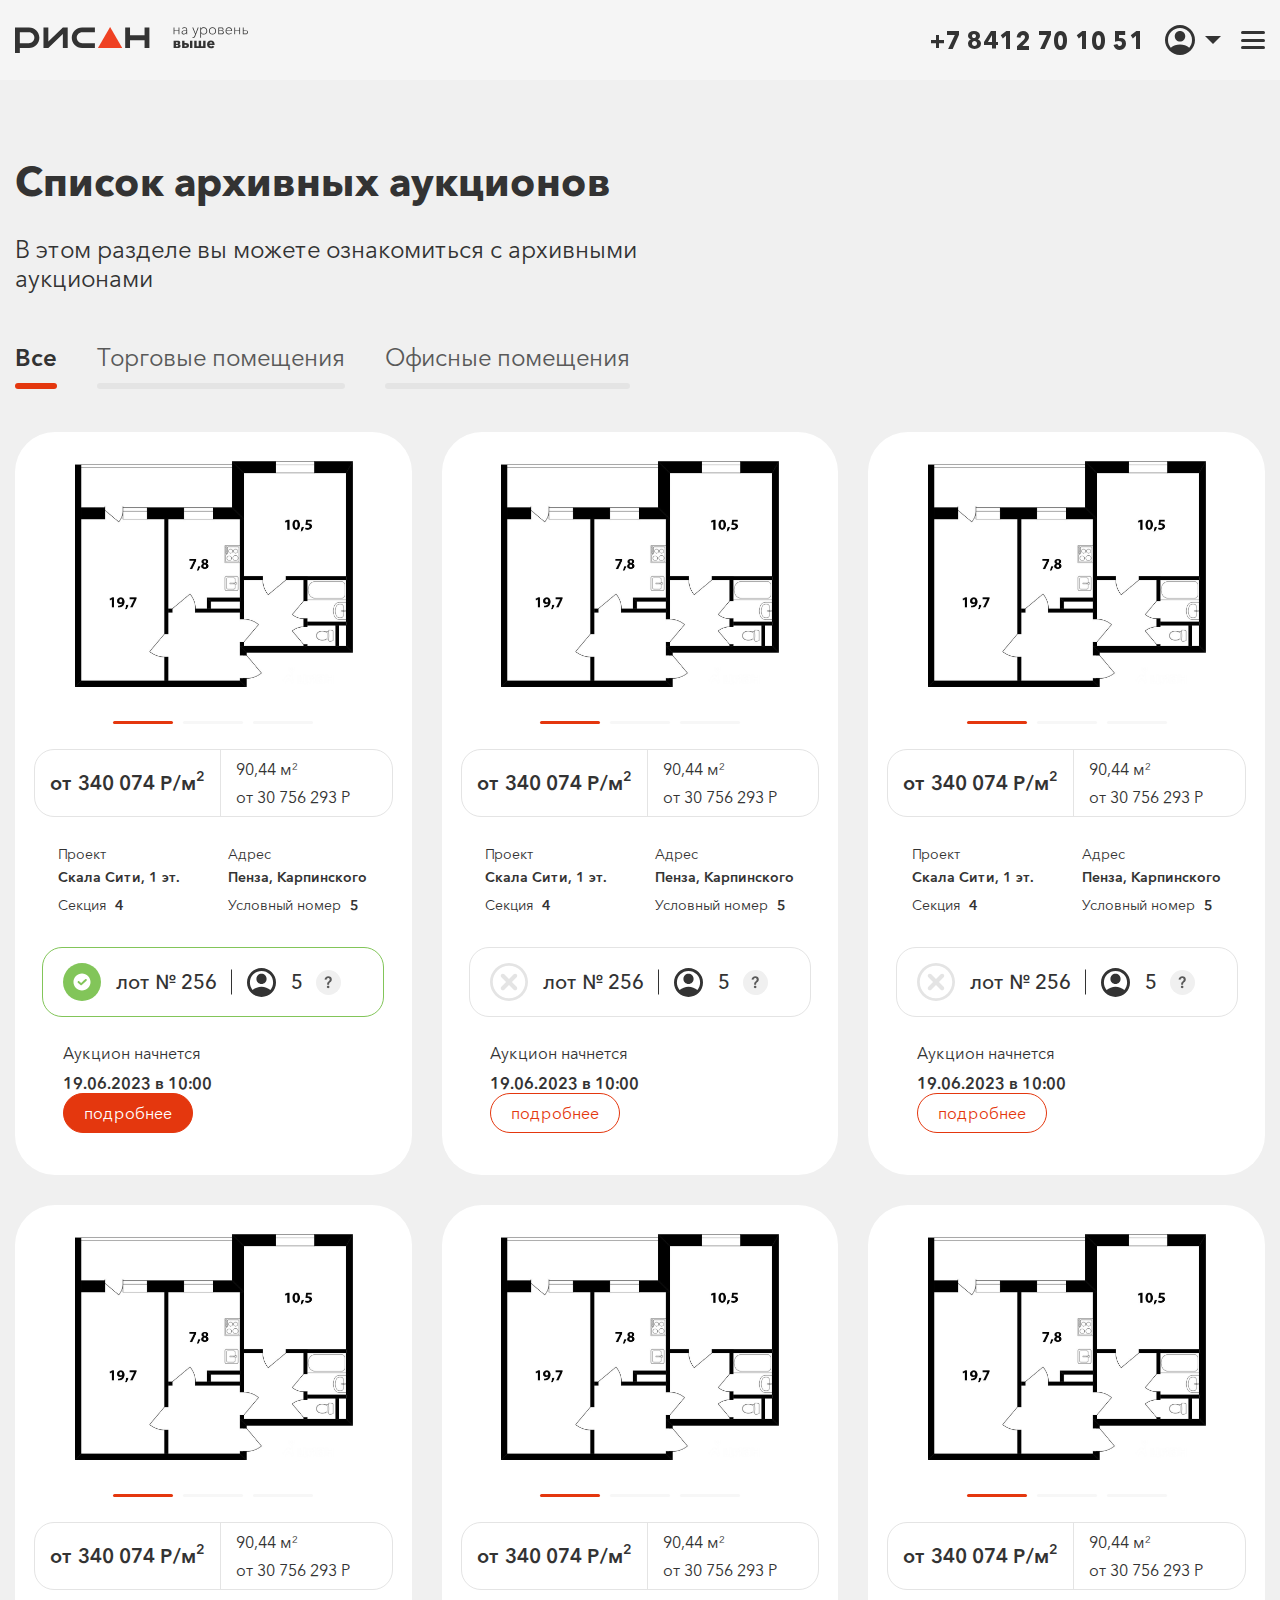
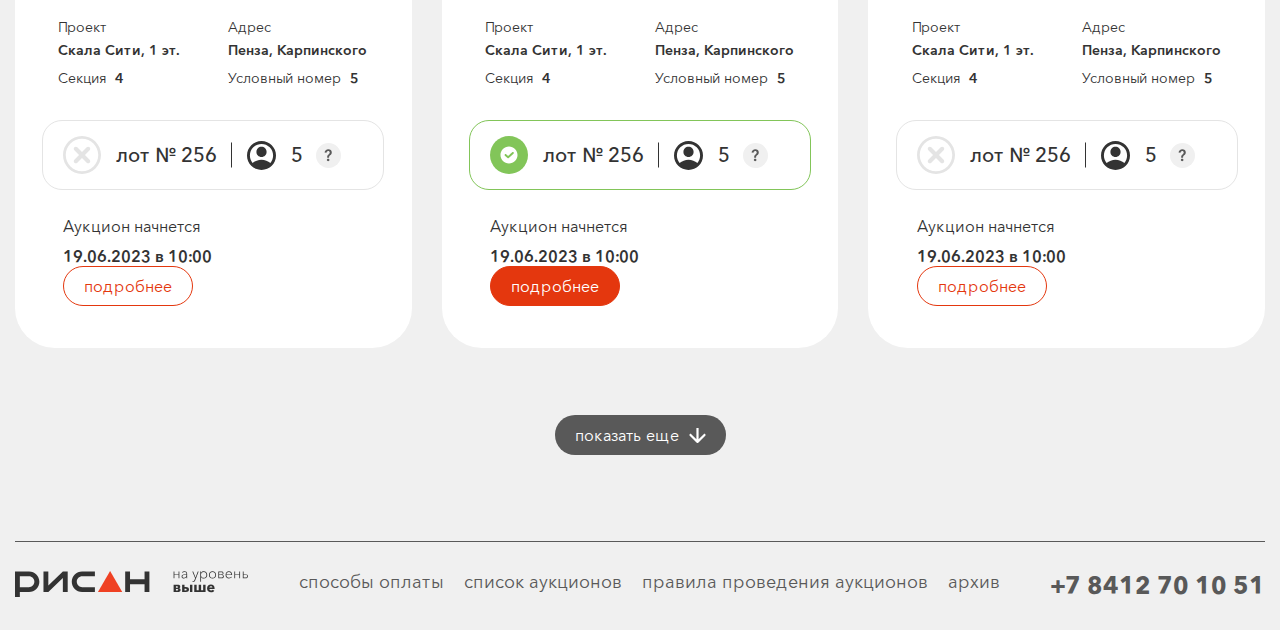
==== commit e8960b68: "+ pages" ====
--- a/archive.html
+++ b/archive.html
@@ -38,11 +38,11 @@
 								<li class="nav-item"><a href="archive.html" class="nav-link">архив</a></li>
 								<li class="nav-item"><a href="payments.html" class="nav-link">способы оплаты</a></li>
 							</ul>
-							<a href="tel:+7 8412 70 10 51" class="phone animate-box d-block d-sm-none">+7 8412 70 10 51</a>
+							<a href="tel:+78412701051" class="phone animate-box d-block d-sm-none">+7 8412 70 10 51</a>
 						</div>
 						
 					</nav>
-					<a href="tel:+7 8412 70 10 51" class="phone animate-box d-none d-sm-block">+7 8412 70 10 51</a>
+					<a href="tel:+78412701051" class="phone animate-box d-none d-sm-block">+7 8412 70 10 51</a>
 
 					<div class="dropdown dropdown-user">
 						<button class="btn btn-secondary dropdown-toggle" type="button" data-bs-toggle="dropdown"
@@ -1320,7 +1320,7 @@
 					<li class="nav-item"><a href="rules.html" class="nav-link">правила проведения аукционов</a></li>
 					<li class="nav-item"><a href="archive.html" class="nav-link">архив</a></li>
 				</ul>
-				<a href="tel:+7 8412 70 10 51" class="phone animate-box">+7 8412 70 10 51</a>
+				<a href="tel:+78412701051" class="phone animate-box">+7 8412 70 10 51</a>
 			</div>
 		</div>
 	</div>
--- a/css/style.css
+++ b/css/style.css
@@ -187,6 +187,7 @@
   text-align: center;
   padding: 7px 20px;
   font-size: 16px;
+  line-height: normal;
   font-weight: normal;
   height: 40px;
   border-radius: 20px;
@@ -304,6 +305,9 @@
 .btn-accent:hover {
   color: #fff;
 }
+.btn-accent svg {
+  fill: #fff;
+}
 
 .btn-toggle, .btn-link {
   margin: 37px auto 0;
@@ -313,6 +317,10 @@
   display: inline-block;
   width: 100%;
   height: 100%;
+}
+
+.btn-group > .btn-group:not(:last-child) > .btn, .btn-group > .btn.dropdown-toggle-split:first-child, .btn-group > .btn:not(:last-child):not(.dropdown-toggle), .btn-group > .btn-group:not(:first-child), .btn-group > :not(.btn-check:first-child) + .btn {
+  border-radius: 20px;
 }
 
 strong, b {
@@ -368,6 +376,17 @@
 
 .color-accent {
   color: #E4370E;
+}
+
+a.color-accent {
+  color: #E4370E;
+}
+a.color-accent:hover {
+  color: #333;
+}
+
+.d-inline {
+  display: inline;
 }
 
 .text-description {
@@ -489,16 +508,13 @@
 .slider-nav .slick-prev {
   margin: 0 30px 0 0;
 }
-
-.slick-arrow {
+.slider-nav .slick-arrow {
   position: relative;
   bottom: 0;
   top: 0;
   left: 0;
   -webkit-transform: none;
           transform: none;
-  opacity: 1;
-  z-index: 1;
   padding: 10px;
   border-radius: 60px;
   background: #E4E4E4;
@@ -515,13 +531,43 @@
       -ms-flex-pack: center;
           justify-content: center;
 }
-.slick-arrow svg {
+.slider-nav .slick-arrow svg {
   width: 41px;
   height: 24px;
 }
-.slick-arrow:hover {
+.slider-nav .slick-arrow:hover {
   background: #E4370E;
   fill: #fff;
+}
+
+.slick-arrow {
+  top: 50%;
+  -webkit-transform: translate(0, -50%);
+          transform: translate(0, -50%);
+  width: 41px;
+  height: 24px;
+  display: -webkit-box;
+  display: -ms-flexbox;
+  display: flex;
+  -webkit-box-align: center;
+      -ms-flex-align: center;
+          align-items: center;
+  -webkit-box-pack: center;
+      -ms-flex-pack: center;
+          justify-content: center;
+  opacity: 1;
+  z-index: 1;
+  padding: 0;
+  fill: #E4370E;
+  position: absolute;
+}
+
+.slick-prev {
+  left: -41px;
+}
+
+.slick-next {
+  right: -41px;
 }
 
 .animate-box {
--- a/css/footer.css
+++ b/css/footer.css
@@ -51,4 +51,145 @@
 }
 .footer .nav-menu .nav-item .nav-link {
   color: #595959;
+}
+
+.modal-dialog {
+  max-width: 652px;
+}
+
+.modal-content {
+  border: none;
+  border-radius: 40px;
+  background: #FFF;
+  padding: 45px 40px 40px;
+}
+.modal-content .btn-group .btn {
+  margin: 0 35px 0 0;
+  padding: 0 30px;
+}
+.modal-content .btn-group .btn:last-child {
+  margin: 0;
+}
+
+.modal-title {
+  text-align: center;
+  font-size: 24px;
+  font-weight: bold;
+  margin: 0 auto;
+  max-width: 380px;
+  line-height: normal;
+}
+.modal-title span {
+  display: block;
+  font-weight: normal;
+}
+
+.modal-header {
+  padding: 0;
+  border: none;
+  text-align: center;
+  -webkit-box-orient: vertical;
+  -webkit-box-direction: normal;
+      -ms-flex-direction: column;
+          flex-direction: column;
+  -webkit-box-align: center;
+      -ms-flex-align: center;
+          align-items: center;
+}
+.modal-header .btn-close {
+  padding: 9px;
+  position: absolute;
+  z-index: 1;
+  opacity: 1;
+  top: 16px;
+  right: 16px;
+  margin: 0;
+  border: none;
+  border-radius: 50%;
+  width: 34px;
+  height: 34px;
+  background: #333;
+  fill: #fff;
+  -webkit-box-sizing: border-box;
+          box-sizing: border-box;
+  display: -webkit-box;
+  display: -ms-flexbox;
+  display: flex;
+  -webkit-box-align: center;
+      -ms-flex-align: center;
+          align-items: center;
+  -webkit-box-pack: center;
+      -ms-flex-pack: center;
+          justify-content: center;
+}
+.modal-header .box-text {
+  width: 100%;
+  max-width: 461px;
+  margin: 22px auto 0;
+}
+
+.modal-body {
+  padding: 0;
+}
+
+.form-code {
+  margin: 33px auto 0;
+}
+.form-code label {
+  margin: 0 7px;
+  width: 60px;
+}
+.form-code input {
+  padding: 0;
+  border-radius: 20px;
+  text-align: center;
+  height: 90px;
+  font-size: 48px;
+  font-weight: bold;
+}
+.form-code [type=submit] {
+  margin: 37px auto 0;
+}
+.form-code .form-group {
+  -webkit-box-pack: center;
+      -ms-flex-pack: center;
+          justify-content: center;
+}
+
+.form-group {
+  display: -webkit-box;
+  display: -ms-flexbox;
+  display: flex;
+  -webkit-box-align: start;
+      -ms-flex-align: start;
+          align-items: flex-start;
+}
+
+.modal-icon {
+  margin: 0 auto 27px;
+  display: -webkit-box;
+  display: -ms-flexbox;
+  display: flex;
+  -webkit-box-align: center;
+      -ms-flex-align: center;
+          align-items: center;
+  -webkit-box-pack: center;
+      -ms-flex-pack: center;
+          justify-content: center;
+  width: 96px;
+  height: 96px;
+}
+
+.modal-v2 .box-text {
+  max-width: 500px;
+}
+.modal-v2 .modal-body {
+  margin: 40px auto 0;
+}
+.modal-v2 .btn {
+  margin: 0 auto;
+}
+
+#participationModal .modal-title {
+  max-width: 320px;
 }--- a/css/main.css
+++ b/css/main.css
@@ -175,6 +175,7 @@
 }
 .product-card__img img {
   max-height: 100%;
+  width: 100%;
 }
 .product-card__footer {
   display: -webkit-box;
@@ -613,4 +614,458 @@
       -ms-flex-pack: end;
           justify-content: flex-end;
   margin: 0 0 0 auto;
+}
+
+.other-premises {
+  margin: 100px 0 70px;
+}
+
+.advantages {
+  margin: 113px 0 120px;
+}
+.advantages h2 {
+  margin: 0 auto 75px;
+}
+
+.advantages-slider-item {
+  display: -webkit-box;
+  display: -ms-flexbox;
+  display: flex;
+  -webkit-box-align: center;
+      -ms-flex-align: center;
+          align-items: center;
+  -webkit-box-pack: center;
+      -ms-flex-pack: center;
+          justify-content: center;
+  font-size: 20px;
+  padding: 0 20px;
+}
+.advantages-slider-item__icon {
+  width: 48px;
+  min-width: 48px;
+  margin: 0 30px 0 0;
+  display: -webkit-box;
+  display: -ms-flexbox;
+  display: flex;
+  -webkit-box-align: center;
+      -ms-flex-align: center;
+          align-items: center;
+  -webkit-box-pack: center;
+      -ms-flex-pack: center;
+          justify-content: center;
+}
+.advantages-slider-item sup {
+  font-size: 14px;
+}
+.advantages-slider-item__body {
+  max-width: 250px;
+}
+
+.product-section h1 {
+  font-size: 32px;
+  margin: 0;
+}
+.product-section h1 sup {
+  font-size: 20px;
+}
+
+.lot-number {
+  color: #E4370E;
+  font-weight: bold;
+}
+
+.product-wrapper {
+  width: 100%;
+  background: #fff;
+  border-radius: 40px;
+  padding: 33px 100px;
+}
+.product-wrapper .product-card-slider {
+  margin: 0;
+  max-width: 532px;
+  width: 100%;
+}
+.product-wrapper .product-card-slider .slick-dots {
+  margin: 118px auto 0;
+}
+.product-wrapper .product-card__img {
+  height: 434px;
+  max-width: none;
+}
+.product-wrapper .product-card-information {
+  max-width: 380px;
+  margin: 0;
+  gap: 40px;
+  font-size: 16px;
+}
+
+.prices-wrapper {
+  width: 100%;
+  max-width: 320px;
+  display: -webkit-box;
+  display: -ms-flexbox;
+  display: flex;
+  -webkit-box-align: stretch;
+      -ms-flex-align: stretch;
+          align-items: stretch;
+  gap: 30px;
+  margin: 27px 0 40px;
+}
+
+.prices-wrapper-item {
+  font-size: 16px;
+  border-right: 1px solid #333;
+  padding: 0 30px 0 0;
+}
+.prices-wrapper-item:last-child {
+  border: none;
+  padding: 0;
+}
+.prices-wrapper-item sup {
+  font-size: 10px;
+}
+.prices-wrapper-item h3 {
+  font-weight: bold;
+  margin: 10px 0 0;
+}
+
+.auction-information {
+  width: 100%;
+  border-radius: 30px;
+  border: 1px solid #E4E4E4;
+  margin: 30px 0 45px;
+  padding: 20px;
+}
+.auction-information-item {
+  margin: 0 0 20px;
+  display: -webkit-box;
+  display: -ms-flexbox;
+  display: flex;
+  -webkit-box-align: start;
+      -ms-flex-align: start;
+          align-items: start;
+}
+.auction-information-item:last-child {
+  margin: 0;
+}
+.auction-information-item__icon {
+  display: -webkit-box;
+  display: -ms-flexbox;
+  display: flex;
+  -webkit-box-align: center;
+      -ms-flex-align: center;
+          align-items: center;
+  -webkit-box-pack: center;
+      -ms-flex-pack: center;
+          justify-content: center;
+  width: 19px;
+  height: 19px;
+  min-width: 19px;
+  margin: 0 10px 0 0;
+}
+.auction-information-item__body strong {
+  display: inline;
+  margin: 0 0 0 10px;
+}
+
+.list-documents {
+  margin: 58px 0 0;
+}
+.list-documents li {
+  margin: 0 0 20px;
+}
+.list-documents li:last-child {
+  margin: 0;
+}
+
+.link-document {
+  display: -webkit-box;
+  display: -ms-flexbox;
+  display: flex;
+  -webkit-box-align: center;
+      -ms-flex-align: center;
+          align-items: center;
+  color: #333;
+}
+.link-document:hover {
+  color: #E4370E;
+}
+.link-document:hover svg {
+  fill: #E4370E;
+}
+.link-document svg {
+  width: 17px;
+  height: 19px;
+  min-width: 17px;
+  margin: 0 0 0 10px;
+  display: -webkit-box;
+  display: -ms-flexbox;
+  display: flex;
+  -webkit-box-align: center;
+      -ms-flex-align: center;
+          align-items: center;
+  -webkit-box-pack: center;
+      -ms-flex-pack: center;
+          justify-content: center;
+  fill: #333;
+}
+
+.user-auction-status {
+  display: -webkit-box;
+  display: -ms-flexbox;
+  display: flex;
+  -webkit-box-align: center;
+      -ms-flex-align: center;
+          align-items: center;
+  color: #fff;
+  background: #82C559;
+  width: -webkit-fit-content;
+  width: -moz-fit-content;
+  width: fit-content;
+  padding: 10px 20px;
+  border-radius: 30px;
+  margin: 0 0 23px;
+  font-weight: 450;
+}
+.user-auction-status__icon {
+  fill: #fff;
+  width: 19px;
+  height: 19px;
+  min-width: 19px;
+  display: -webkit-box;
+  display: -ms-flexbox;
+  display: flex;
+  -webkit-box-align: center;
+      -ms-flex-align: center;
+          align-items: center;
+  -webkit-box-pack: center;
+      -ms-flex-pack: center;
+          justify-content: center;
+  margin: 0 10px 0 0;
+}
+
+.product-wrapper-v2 {
+  padding: 0;
+  background: #F7F7F7;
+}
+.product-wrapper-v2 .product-information {
+  padding: 38px 28px 30px;
+}
+.product-wrapper-v2 .product-card-slider {
+  border-radius: 40px;
+  background: #FFF;
+  padding: 70px 20px 40px;
+}
+.product-wrapper-v2 .product-card-slider .slick-dots {
+  margin: 76px auto 0;
+}
+.product-wrapper-v2 .product-card__img {
+  height: 238px;
+  max-width: 290px;
+}
+
+.auction-timer {
+  width: 100%;
+  border-radius: 40px;
+  border: 1px solid #D9D9D9;
+  padding: 40px;
+  margin: 0 auto 66px;
+}
+.auction-timer h3 {
+  font-weight: bold;
+  width: 100%;
+  display: -webkit-box;
+  display: -ms-flexbox;
+  display: flex;
+  -webkit-box-align: center;
+      -ms-flex-align: center;
+          align-items: center;
+  -webkit-box-pack: center;
+      -ms-flex-pack: center;
+          justify-content: center;
+  margin: 0 auto 40px;
+}
+.auction-timer h3 svg {
+  width: 29px;
+  height: 29px;
+  min-width: 29px;
+  margin: 0 30px 0 0;
+  fill: #333;
+}
+
+.countdown-time {
+  margin: 0 auto;
+  float: none;
+  border: none;
+  border-radius: 0;
+  width: 100%;
+  display: -webkit-box;
+  display: -ms-flexbox;
+  display: flex;
+  -webkit-box-align: center;
+      -ms-flex-align: center;
+          align-items: center;
+  -webkit-box-pack: center;
+      -ms-flex-pack: center;
+          justify-content: center;
+  background: transparent;
+}
+
+.timerDisplay {
+  padding: 0;
+  display: -webkit-box;
+  display: -ms-flexbox;
+  display: flex;
+  -webkit-box-align: center;
+      -ms-flex-align: center;
+          align-items: center;
+  -webkit-box-pack: center;
+      -ms-flex-pack: center;
+          justify-content: center;
+  float: none;
+}
+
+.displaySection {
+  color: #333;
+  font-size: 64px;
+  font-family: "AvenirNextCyr", sans-serif;
+  font-weight: 750;
+  text-align: left;
+  border: none;
+  display: -webkit-box;
+  display: -ms-flexbox;
+  display: flex;
+  -webkit-box-align: center;
+      -ms-flex-align: center;
+          align-items: center;
+  position: relative;
+  text-transform: lowercase;
+  line-height: normal;
+  width: -webkit-fit-content;
+  width: -moz-fit-content;
+  width: fit-content;
+}
+.displaySection::after {
+  content: ":";
+  display: inline-block;
+  margin: 0 35px 5px;
+  line-height: 0.8;
+}
+.displaySection:last-child::after {
+  display: none;
+}
+
+.timerDisplay .displaySection {
+  width: -webkit-fit-content;
+  width: -moz-fit-content;
+  width: fit-content;
+}
+
+.numberDisplay {
+  font-size: 64px;
+  text-transform: uppercase;
+  line-height: 0.9;
+}
+
+.periodDisplay {
+  font-size: 32px;
+  font-weight: bold;
+  margin: auto 0 0 10px;
+}
+
+.rates {
+  width: 100%;
+  border-radius: 40px;
+  background: #F7F7F7;
+  display: -webkit-box;
+  display: -ms-flexbox;
+  display: flex;
+  -webkit-box-align: stretch;
+      -ms-flex-align: stretch;
+          align-items: stretch;
+  -ms-flex-wrap: wrap;
+      flex-wrap: wrap;
+  margin: 0 0 60px;
+  overflow: hidden;
+}
+
+.rates-item {
+  position: relative;
+  z-index: 1;
+  -webkit-box-flex: 1;
+      -ms-flex: 1;
+          flex: 1;
+  padding: 40px 50px 65px;
+  font-size: 24px;
+}
+.rates-item p strong {
+  font-weight: bold;
+  margin: 0 0 0 10px;
+}
+.rates-item sup {
+  font-size: 16px;
+}
+.rates-item p {
+  margin: 0 0 20px;
+}
+.rates-item p:last-child {
+  margin: 0;
+}
+.rates-item.active {
+  background: #fff;
+}
+.rates-item.active::before {
+  content: "";
+  position: absolute;
+  z-index: -1;
+  height: 100%;
+  width: 40px;
+  -webkit-clip-path: polygon(0 0, 0% 100%, 100% 50%);
+          clip-path: polygon(0 0, 0% 100%, 100% 50%);
+  background: #fff;
+  top: 0;
+  right: -40px;
+}
+
+.clear-participation {
+  margin: 24px 0 0;
+}
+
+.action-rates {
+  display: -webkit-box;
+  display: -ms-flexbox;
+  display: flex;
+  -webkit-box-align: start;
+      -ms-flex-align: start;
+          align-items: flex-start;
+  -ms-flex-wrap: wrap;
+      flex-wrap: wrap;
+}
+.action-rates-box {
+  max-width: 260px;
+}
+.action-rates-box p strong {
+  display: inline;
+}
+.action-rates-box:first-child .btn {
+  padding: 0 50px;
+}
+.action-rates .btn {
+  margin: 0 0 20px;
+}
+.action-rates .box-text {
+  margin: 0 0 20px;
+  font-size: 14px;
+}
+.action-rates .box-text h4 {
+  font-size: 16px;
+}
+.action-rates .box-text:last-child {
+  margin: 0;
+}
+
+.or {
+  margin: 0 50px;
+  font-size: 24px;
+  font-weight: bold;
 }--- a/css/media.css
+++ b/css/media.css
@@ -71,6 +71,24 @@
   }
   footer .nav-menu .nav-item {
     margin: 0 20px 0 0;
+  }
+  .advantages-slider {
+    padding: 0 40px;
+  }
+  .slick-arrow {
+    width: 30px;
+  }
+  .slick-prev {
+    left: 0;
+  }
+  .slick-next {
+    right: 0;
+  }
+  .advantages-slider-item {
+    padding: 0;
+  }
+  .advantages {
+    margin: 70px 0;
   }
 }
 @media only screen and (max-width: 1399px) {
@@ -165,6 +183,46 @@
   .admin-contacts__item {
     margin: 0 0 10px;
   }
+  .advantages-slider-item {
+    font-size: 16px;
+  }
+  .advantages-slider-item__icon {
+    margin: 0 10px 0 0;
+  }
+  .advantages h2 {
+    margin: 0 0 30px;
+  }
+  .list-documents {
+    margin: 30px 0 0;
+  }
+  .product-wrapper .product-card-slider .slick-dots {
+    margin: 40px auto 0;
+  }
+  .prices-wrapper {
+    margin: 20px 0 30px;
+  }
+  .auction-information {
+    margin: 20px 0 30px;
+  }
+  .other-premises {
+    margin: 40px 0 30px;
+  }
+  .rates-item {
+    padding: 30px 40px;
+  }
+  .rates-item.active::before {
+    right: -30px;
+    width: 30px;
+  }
+  .displaySection::after {
+    margin: 0 15px 5px;
+  }
+  .periodDisplay {
+    font-size: 24px;
+  }
+  .numberDisplay, .displaySection {
+    font-size: 50px;
+  }
 }
 @media only screen and (max-width: 1200px) {
   .navbar-toggler {
@@ -201,7 +259,7 @@
   .best-deal .product-price sup {
     font-size: 20px;
   }
-  .slick-arrow {
+  .slider-nav .slick-arrow {
     width: 100px;
     height: 60px;
   }
@@ -301,6 +359,18 @@
   .my-auctions {
     margin: 0 0 60px;
   }
+  .auction-timer {
+    margin: 30px 0;
+    padding: 20px;
+    border-radius: 20px;
+  }
+  .rates-item {
+    font-size: 20px;
+  }
+  .product-wrapper-v2 {
+    max-width: 532px;
+    margin: 0 auto;
+  }
 }
 @media only screen and (max-width: 992px) {
   .slider-nav {
@@ -365,6 +435,13 @@
         -ms-flex-pack: start;
             justify-content: flex-start;
   }
+  .product-wrapper {
+    padding: 40px;
+    border-radius: 30px;
+  }
+  .product-wrapper .product-card-slider {
+    margin: 0 auto 30px;
+  }
 }
 @media only screen and (max-width: 768px) {
   .phone {
@@ -409,6 +486,22 @@
   .mb-50 {
     margin-bottom: 30px;
   }
+  .product-wrapper-v2 {
+    padding: 0;
+  }
+  .or {
+    font-size: 20px;
+    margin: 20px auto;
+  }
+  .action-rates-box {
+    max-width: none;
+  }
+  .periodDisplay {
+    font-size: 18px;
+  }
+  .numberDisplay, .displaySection {
+    font-size: 40px;
+  }
 }
 @media only screen and (max-width: 576px) {
   .h1 {
@@ -478,7 +571,7 @@
   .text-description {
     font-size: 18px;
   }
-  .slick-arrow {
+  .slider-nav .slick-arrow {
     width: 80px;
     height: 50px;
   }
@@ -567,6 +660,107 @@
     width: fit-content;
     margin: 0 auto;
   }
+  .product-wrapper .product-card__img {
+    height: 300px;
+  }
+  .product-section h1 {
+    font-size: 28px;
+  }
+  .product-wrapper {
+    border-radius: 20px;
+    padding: 20px;
+  }
+  .prices-wrapper {
+    gap: 10px;
+  }
+  .prices-wrapper-item {
+    padding: 0 10px 0 0;
+  }
+  .product-wrapper .product-card-slider .slick-dots {
+    margin: 20px auto 0;
+  }
+  .modal-content {
+    border-radius: 20px;
+    padding: 20px;
+  }
+  .form-code label {
+    width: 40px;
+    margin: 0 3px;
+  }
+  .form-code input {
+    font-size: 24px;
+    height: 60px;
+    border-radius: 10px;
+  }
+  .modal-title {
+    font-size: 20px;
+    max-width: 250px;
+  }
+  .modal-header .btn-close {
+    width: 24px;
+    height: 24px;
+    padding: 6px;
+  }
+  .modal-header .box-text {
+    margin: 16px auto 0;
+  }
+  .form-code [type=submit] {
+    margin: 20px auto 0;
+  }
+  .modal-icon {
+    width: 60px;
+    height: 60px;
+  }
+  .numberDisplay, .displaySection {
+    font-size: 24px;
+  }
+  .auction-timer h3 {
+    margin: 0 auto 20px;
+  }
+  .rates-item {
+    -webkit-box-flex: 0;
+        -ms-flex: none;
+            flex: none;
+    padding: 20px;
+    width: 100%;
+  }
+  .rates-item::before {
+    display: none;
+  }
+  .rates {
+    border-radius: 20px;
+    -ms-flex-wrap: wrap;
+        flex-wrap: wrap;
+  }
+  .product-wrapper-v2 {
+    padding: 0;
+  }
+  .product-wrapper-v2 .product-card-slider {
+    padding: 20px 10px;
+  }
+  .displaySection::after {
+    margin: 0 5px 3px;
+  }
+  .numberDisplay, .displaySection {
+    font-size: 16px;
+  }
+  .periodDisplay {
+    font-size: 12px;
+  }
+  .rates {
+    margin: 0 0 30px;
+  }
+  .rates-item p strong {
+    display: block;
+    width: 100%;
+    margin: 5px 0 0;
+  }
+  .auction-timer h3 {
+    font-size: 18px;
+  }
+  .auction-timer h3 svg {
+    margin: 0 10px 0 0;
+  }
 }
 @media only screen and (max-width: 480px) {
   .logo {
@@ -600,13 +794,22 @@
   .tooltip-box h3 {
     font-size: 14px;
   }
-  .slick-arrow {
+  .slider-nav .slick-arrow {
     padding: 10px 25px;
     height: 40px;
   }
-  .slick-arrow svg {
+  .slider-nav .slick-arrow svg {
     width: 100%;
     height: 100%;
+  }
+  .prices-wrapper-item {
+    width: 100%;
+    padding: 0;
+    border: none;
+  }
+  .prices-wrapper {
+    -ms-flex-wrap: wrap;
+        flex-wrap: wrap;
   }
 }
 @media only screen and (max-width: 370px) {
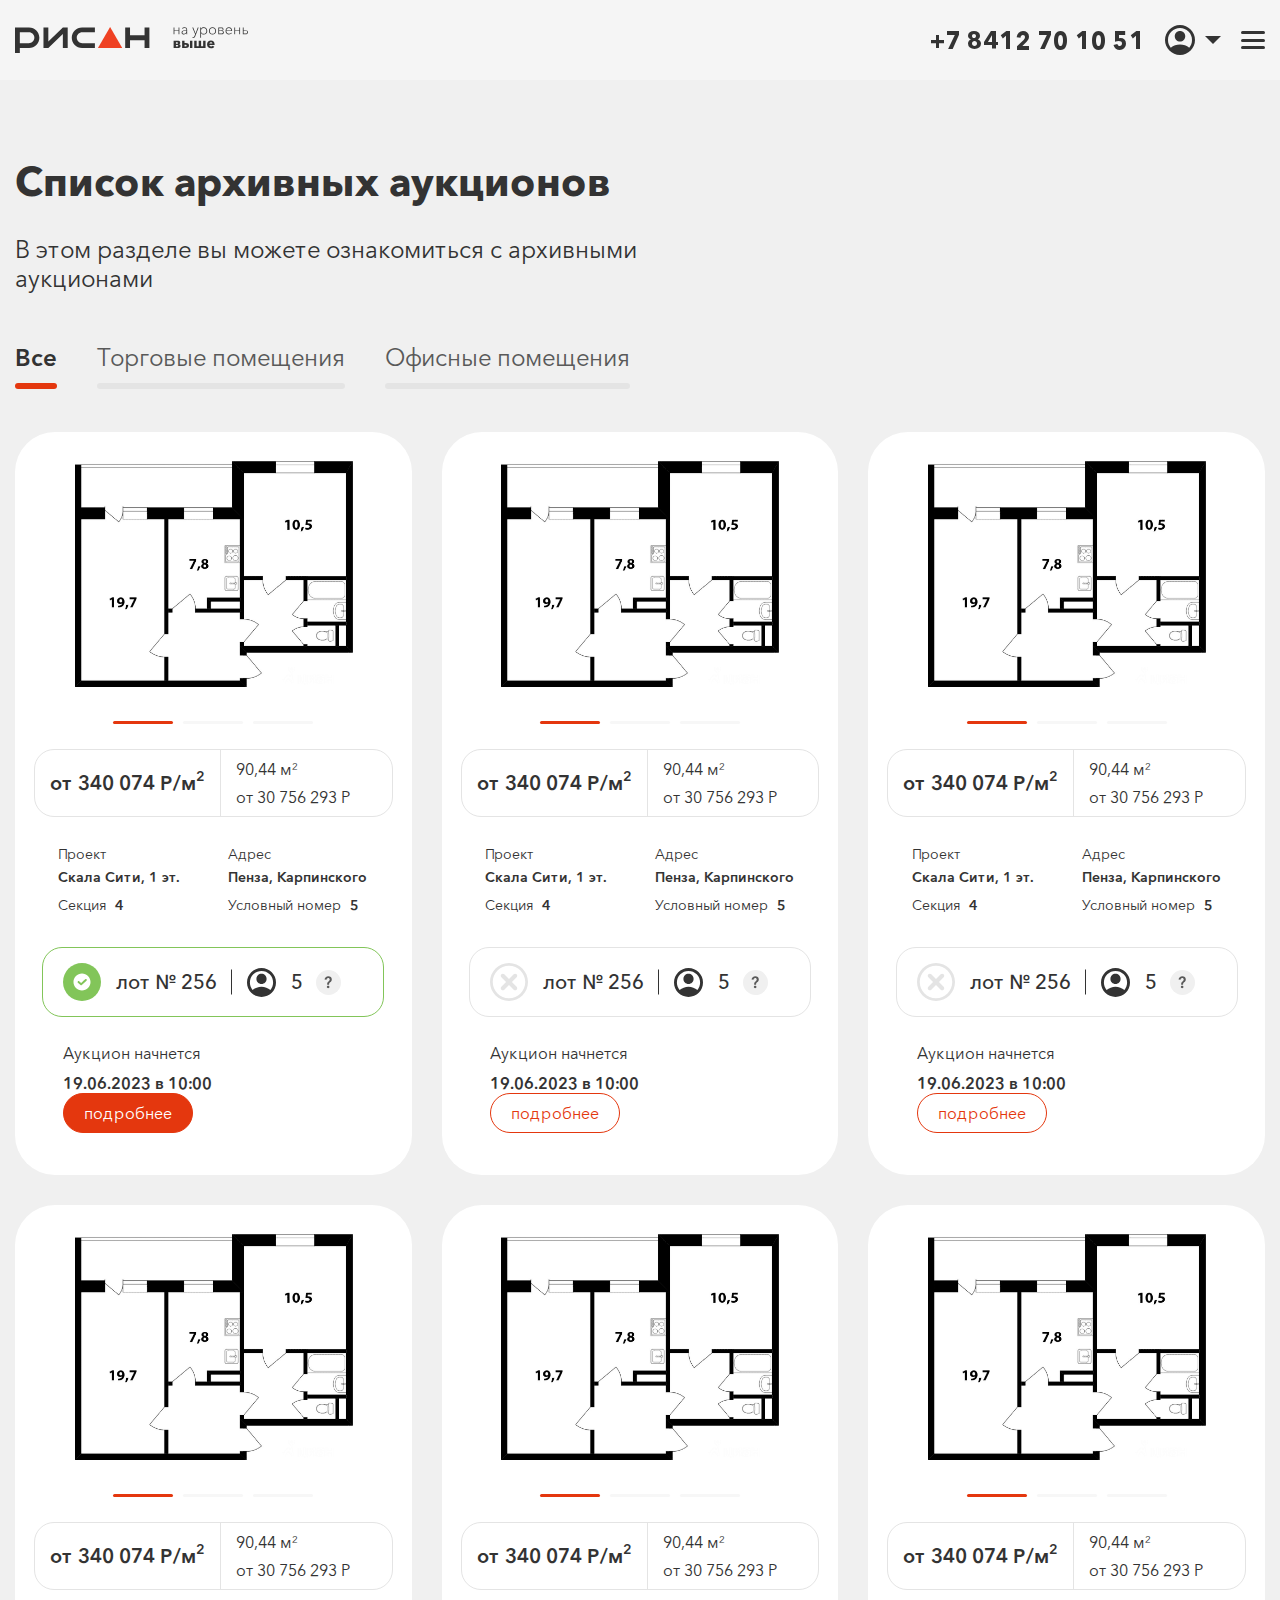
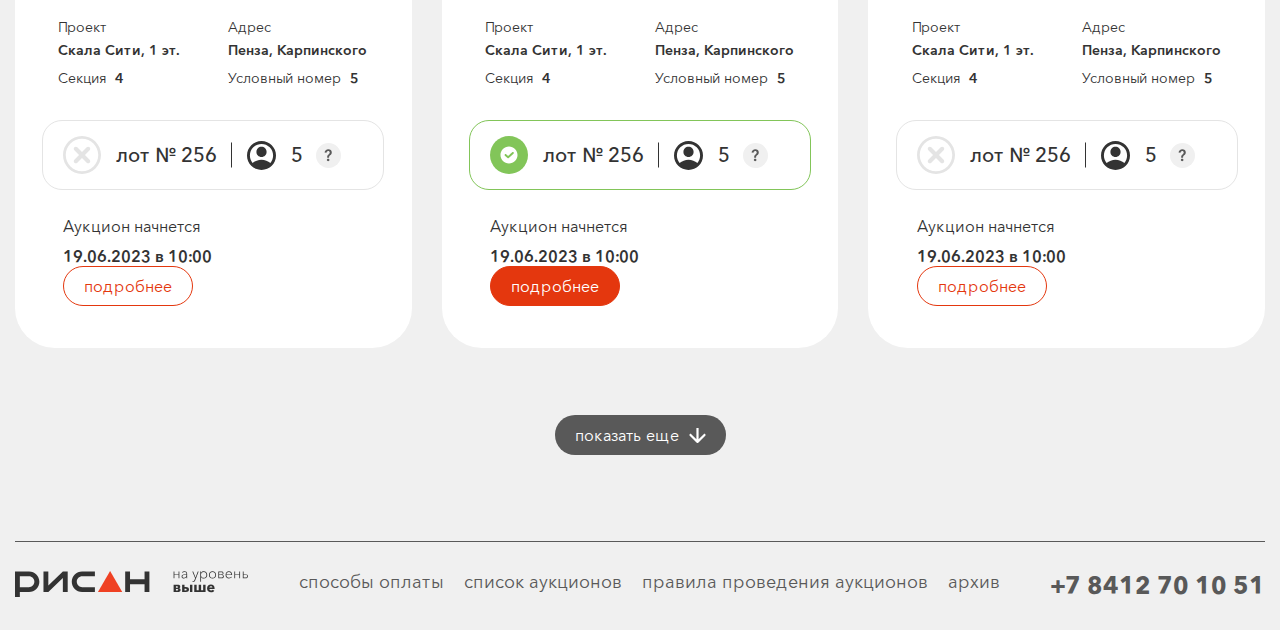
==== commit a6bc7b94: "all pages" ====
--- a/archive.html
+++ b/archive.html
@@ -1327,15 +1327,170 @@
 </footer>
 
 
+	<!-- Модальное окно -->
+	<div class="modal modal-v2 fade" id="auction1Modal" tabindex="-1" aria-labelledby="auction1ModalLabel"
+		aria-hidden="true">
+		<div class="modal-dialog modal-dialog-centered">
+			<div class="modal-content">
+				<div class="modal-header">
+					<div class="modal-icon"><img src="img/modal-icon1.svg" alt=""></div>
+					<div class="modal-title">Вы можете принять участие только в трех аукционах</div>
+					<div class="box-text text-center">
+						<p>Чтобы принять участие в этом аукционе, откажитесь от участие от одного из предыдущих на странице <a
+								href="my-auctions.html" class="color-accent d-inline">Мои аукционы</a></p>
+					</div>
+					<button type="button" class="btn-close" data-bs-dismiss="modal" aria-label="Закрыть"><svg class="svg-icon">
+							<use xlink:href="img/sprite.svg#close-modal"></use>
+						</svg></button>
+				</div>
+				<div class="modal-body">
+					<a href="my-auctions.html" class="btn btn-accent">перейти в МОИ АУКЦИОНЫ</a>
+				</div>
+			</div>
+		</div>
+	</div>
+	
+	<div class="modal modal-v2 fade" id="auction2Modal" tabindex="-1" aria-labelledby="auction2ModalLabel"
+		aria-hidden="true">
+		<div class="modal-dialog modal-dialog-centered">
+			<div class="modal-content">
+				<div class="modal-header">
+					<div class="modal-icon"><img src="img/modal-icon2.svg" alt=""></div>
+					<div class="modal-title">
+						<span>Аукцион завершен</span>
+						19.06.23 в 10:00
+					</div>
+					<div class="box-text text-center">
+						<p>Если у вас остались вопросы после завершения аукциона,
+							свяжитесь с нами по телефону: <a href="tel:+78412701051" class="color-accent d-inline">+7 (8412)
+								70-10-51</a></p>
+					</div>
+					<button type="button" class="btn-close" data-bs-dismiss="modal" aria-label="Закрыть"><svg class="svg-icon">
+							<use xlink:href="img/sprite.svg#close-modal"></use>
+						</svg></button>
+				</div>
+				<div class="modal-body">
+					<a href="#" class="btn btn-accent">позвоните мне</a>
+				</div>
+			</div>
+		</div>
+	</div>
+	
+	<div class="modal modal-v2 fade" id="auction3Modal" tabindex="-1" aria-labelledby="auction3ModalLabel"
+		aria-hidden="true">
+		<div class="modal-dialog modal-dialog-centered">
+			<div class="modal-content">
+				<div class="modal-header">
+					<div class="modal-icon"><img src="img/modal-icon1.svg" alt=""></div>
+					<div class="modal-title">Вы точно хотите отказаться от участия в аукционе?</div>
+					<button type="button" class="btn-close" data-bs-dismiss="modal" aria-label="Закрыть"><svg class="svg-icon">
+							<use xlink:href="img/sprite.svg#close-modal"></use>
+						</svg></button>
+				</div>
+				<div class="modal-body">
+					<div class="btn-group">
+						<a href="my-auctions.html" class="btn btn-accent">да</a>
+						<a href="my-auctions.html" data-bs-dismiss="modal" class="btn btn-border-accent">нет</a>
+					</div>
+				</div>
+			</div>
+		</div>
+	</div>
+	
+	<div class="modal modal-v2 fade" id="auction4Modal" tabindex="-1" aria-labelledby="auction4ModalLabel"
+		aria-hidden="true">
+		<div class="modal-dialog modal-dialog-centered">
+			<div class="modal-content">
+				<div class="modal-header">
+					<div class="modal-icon"><img src="img/modal-icon3.svg" alt=""></div>
+					<div class="modal-title">Вы точно хотите повысить ставку?</div>
+					<button type="button" class="btn-close" data-bs-dismiss="modal" aria-label="Закрыть"><svg class="svg-icon">
+							<use xlink:href="img/sprite.svg#close-modal"></use>
+						</svg></button>
+				</div>
+				<div class="modal-body">
+					<div class="btn-group">
+						<a href="my-auctions.html" class="btn btn-accent">да</a>
+						<a href="my-auctions.html" data-bs-dismiss="modal" class="btn btn-border-accent">нет</a>
+					</div>
+				</div>
+			</div>
+		</div>
+	</div>
+	
+	<div class="modal fade" id="participationModal" tabindex="-1" aria-labelledby="participationModalLabel"
+		aria-hidden="true">
+		<div class="modal-dialog modal-dialog-centered">
+			<div class="modal-content">
+				<div class="modal-header">
+					<div class="modal-title">Подтвердите свое участие в аукционе</div>
+					<div class="box-text text-center">
+						<p>На ваш номер телефона было отправлено СМС с кодом подтверждения, который нужно ввести в форму ниже.</p>
+					</div>
+					<button type="button" class="btn-close" data-bs-dismiss="modal" aria-label="Закрыть"><svg class="svg-icon">
+							<use xlink:href="img/sprite.svg#close-modal"></use>
+						</svg></button>
+				</div>
+				<div class="modal-body">
+					<form action="" method="post" class="form-code">
+						<div class="form-group">
+							<label><input type="number" name="code"></label>
+							<label><input type="number" name="code"></label>
+							<label><input type="number" name="code"></label>
+							<label><input type="number" name="code"></label>
+							<label><input type="number" name="code"></label>
+							<label><input type="number" name="code"></label>
+						</div>
+						<button type="submit" class="btn btn-accent">Подтвердить участие</button>
+					</form>
+				</div>
+			</div>
+		</div>
+	</div>
+
+	<div class="modal modal-v2 fade" id="passwordModal" tabindex="-1" aria-labelledby="passwordModalLabel"
+		aria-hidden="true">
+		<div class="modal-dialog modal-dialog-centered">
+			<div class="modal-content">
+				<div class="modal-header">
+					<div class="modal-title">Восстановить пароль</div>
+					<div class="box-text text-center">
+						<p>На ваш номер телефона +7...1296 было отправлено СМС с кодом подтверждения, который нужно ввести в форму
+							ниже.</p>
+					</div>
+					<button type="button" class="btn-close" data-bs-dismiss="modal" aria-label="Закрыть"><svg class="svg-icon">
+							<use xlink:href="img/sprite.svg#close-modal"></use>
+						</svg></button>
+				</div>
+				<div class="modal-body">
+					<form action="" method="post" class="form-code">
+						<div class="form-group">
+							<label><input type="number" name="code"></label>
+							<label><input type="number" name="code"></label>
+							<label><input type="number" name="code"></label>
+							<label><input type="number" name="code"></label>
+							<label><input type="number" name="code"></label>
+							<label><input type="number" name="code"></label>
+						</div>
+						<button type="submit" class="btn btn-accent">восстановить пароль</button>
+						<a href="#" class="color-grey link">восстановить по e-mail</a>
+					</form>
+				</div>
+			</div>
+		</div>
+	</div>
+	
 	<!-- add plugins js-->
 	<script src="js/jquery.min.js"></script>
 	<script src="js/bootstrap.bundle.min.js"></script>
 	<script src="js/slick.min.js"></script>
 	<script src="js/jquery.maskedinput.min.js"></script>
+	<script src="js/jQuery.countdownTimer.js"></script>
+	<script src="js/jQuery.countdownTimer-ru.js"></script>
 	<!-- add plugins js end-->
-
+	
 	<script src="js/common.js"></script>
-
-</body>
-
-</html>+	
+	</body>
+	
+	</html>--- a/css/style.css
+++ b/css/style.css
@@ -143,7 +143,8 @@
 label {
   display: block;
   width: 100%;
-  margin: 0 0 13px;
+  position: relative;
+  margin: 0 0 24px;
 }
 label:last-child {
   margin: 0;
@@ -153,6 +154,30 @@
   resize: none;
   padding: 12px 17px;
   height: 103px;
+}
+
+.input-icon {
+  position: absolute;
+  z-index: 1;
+  top: 50%;
+  right: 28px;
+  -webkit-transform: translate(0, -50%);
+          transform: translate(0, -50%);
+  display: -webkit-box;
+  display: -ms-flexbox;
+  display: flex;
+  -webkit-box-align: center;
+      -ms-flex-align: center;
+          align-items: center;
+  -webkit-box-pack: center;
+      -ms-flex-pack: center;
+          justify-content: center;
+  fill: #595959;
+  width: 25px;
+  height: 19px;
+}
+.input-icon:hover {
+  fill: #E4370E;
 }
 
 button, .btn {
@@ -323,6 +348,27 @@
   border-radius: 20px;
 }
 
+.link {
+  display: -webkit-box;
+  display: -ms-flexbox;
+  display: flex;
+  -webkit-box-align: center;
+      -ms-flex-align: center;
+          align-items: center;
+}
+.link svg {
+  width: 21px;
+  height: 23px;
+  margin: 0 0 0 20px;
+}
+
+a.color-grey {
+  color: #333;
+}
+a.color-grey:hover {
+  color: #E4370E;
+}
+
 strong, b {
   font-weight: bold;
   display: inline-block;
@@ -383,6 +429,15 @@
 }
 a.color-accent:hover {
   color: #333;
+}
+a.color-accent:hover svg {
+  fill: #333;
+}
+a.color-accent svg {
+  fill: #E4370E;
+  width: 21px;
+  height: 23px;
+  margin: 0 0 0 20px;
 }
 
 .d-inline {
--- a/css/footer.css
+++ b/css/footer.css
@@ -69,6 +69,9 @@
 }
 .modal-content .btn-group .btn:last-child {
   margin: 0;
+}
+.modal-content .link {
+  margin: 0 auto;
 }
 
 .modal-title {
@@ -189,6 +192,15 @@
 .modal-v2 .btn {
   margin: 0 auto;
 }
+.modal-v2 .form-code {
+  margin: 0;
+}
+.modal-v2 .form-code [type=submit] {
+  margin: 50px auto 0;
+}
+.modal-v2 .form-code .link {
+  margin: 23px auto 0;
+}
 
 #participationModal .modal-title {
   max-width: 320px;
--- a/css/main.css
+++ b/css/main.css
@@ -997,6 +997,16 @@
           flex: 1;
   padding: 40px 50px 65px;
   font-size: 24px;
+  display: -webkit-box;
+  display: -ms-flexbox;
+  display: flex;
+  -webkit-box-orient: vertical;
+  -webkit-box-direction: normal;
+      -ms-flex-direction: column;
+          flex-direction: column;
+  -webkit-box-pack: center;
+      -ms-flex-pack: center;
+          justify-content: center;
 }
 .rates-item p strong {
   font-weight: bold;
@@ -1026,6 +1036,20 @@
   top: 0;
   right: -40px;
 }
+.rates-item:last-child.active::before {
+  -webkit-clip-path: polygon(100% 0, 100% 100%, 0 50%);
+          clip-path: polygon(100% 0, 100% 100%, 0 50%);
+  left: -40px;
+  right: auto;
+}
+
+.rates-wins h3 {
+  width: -webkit-fit-content;
+  width: -moz-fit-content;
+  width: fit-content;
+  margin: 0 0 0 40px;
+  max-width: 170px;
+}
 
 .clear-participation {
   margin: 24px 0 0;
@@ -1068,4 +1092,82 @@
   margin: 0 50px;
   font-size: 24px;
   font-weight: bold;
+}
+
+.entrance {
+  margin: 120px 0;
+}
+.entrance .logo {
+  margin: 0 0 114px;
+}
+.entrance .container {
+  padding: 0 15px;
+  max-width: 1350px;
+}
+.entrance .home-product {
+  padding: 169px 98px 120px;
+}
+.entrance .home-product::before {
+  width: 1289px;
+  background: -webkit-gradient(linear, left top, left bottom, from(rgba(0, 0, 0, 0.7)), to(rgba(0, 0, 0, 0))), -webkit-gradient(linear, left top, right top, from(#000), to(rgba(0, 0, 0, 0))), url("../img/entrance.png"), lightgray 50%/cover no-repeat;
+  background: linear-gradient(180deg, rgba(0, 0, 0, 0.7) 0%, rgba(0, 0, 0, 0) 100%), linear-gradient(90deg, #000 0%, rgba(0, 0, 0, 0) 100%), url("../img/entrance.png"), lightgray 50%/cover no-repeat;
+  background-size: cover;
+}
+.entrance .home-product .text-description {
+  margin: 16px 0 84px;
+  max-width: 360px;
+}
+.entrance .home-product .btn {
+  margin: 0 0 38px;
+  max-width: 395px;
+  width: 100%;
+}
+.entrance .home-product .btn:last-child {
+  margin: 0;
+}
+
+.entrance-box h3 {
+  margin: 0 0 37px;
+  font-size: 32px;
+  font-weight: normal;
+}
+
+.form-entrance input {
+  height: 65px;
+  padding: 0 40px;
+  font-size: 20px;
+}
+.form-entrance .btn-group {
+  width: 100%;
+  -webkit-box-pack: justify;
+      -ms-flex-pack: justify;
+          justify-content: space-between;
+}
+.form-entrance [type=submit] {
+  width: -webkit-fit-content;
+  width: -moz-fit-content;
+  width: fit-content;
+  border-radius: 30px;
+}
+.form-entrance .btn-group > .btn-group:not(:last-child) > .btn, .form-entrance .btn-group > .btn.dropdown-toggle-split:first-child, .form-entrance .btn-group > .btn:not(:last-child):not(.dropdown-toggle), .form-entrance .btn-group > .btn-group:not(:first-child), .form-entrance .btn-group > :not(.btn-check:first-child) + .btn {
+  border-radius: 30px;
+  width: -webkit-fit-content;
+  width: -moz-fit-content;
+  width: fit-content;
+  -webkit-box-flex: 0;
+      -ms-flex: none;
+          flex: none;
+}
+
+.btn-view-password {
+  cursor: pointer;
+}
+
+.forgot-password {
+  margin: 20px 0 0;
+}
+
+.entrance-profile {
+  margin: 64px 0 0;
+  font-size: 20px;
 }--- a/css/media.css
+++ b/css/media.css
@@ -214,6 +214,10 @@
     right: -30px;
     width: 30px;
   }
+  .rates-item:last-child.active::before {
+    left: -30px;
+    right: auto;
+  }
   .displaySection::after {
     margin: 0 15px 5px;
   }
@@ -222,6 +226,18 @@
   }
   .numberDisplay, .displaySection {
     font-size: 50px;
+  }
+  .entrance .logo {
+    margin: 0 0 40px;
+  }
+  .entrance .home-product::before {
+    width: 100%;
+  }
+  .entrance-box {
+    margin: 0 0 30px;
+  }
+  .entrance-box h3 {
+    font-size: 26px;
   }
 }
 @media only screen and (max-width: 1200px) {
@@ -371,6 +387,10 @@
     max-width: 532px;
     margin: 0 auto;
   }
+  .entrance-profile {
+    margin: 30px 0 0;
+    font-size: 16px;
+  }
 }
 @media only screen and (max-width: 992px) {
   .slider-nav {
@@ -501,6 +521,24 @@
   }
   .numberDisplay, .displaySection {
     font-size: 40px;
+  }
+  .entrance .home-product {
+    padding: 40px;
+  }
+  .entrance .home-product .text-description {
+    margin: 20px 0 30px;
+  }
+  .entrance-box h3 {
+    font-size: 22px;
+    margin: 0 0 24px;
+  }
+  .form-entrance input {
+    height: 50px;
+    font-size: 16px;
+    padding: 0 20px;
+  }
+  label {
+    margin: 0 0 16px;
   }
 }
 @media only screen and (max-width: 576px) {
@@ -760,6 +798,11 @@
   }
   .auction-timer h3 svg {
     margin: 0 10px 0 0;
+  }
+  .rates-wins h3 {
+    margin: 0;
+    max-width: none;
+    width: 100%;
   }
 }
 @media only screen and (max-width: 480px) {
